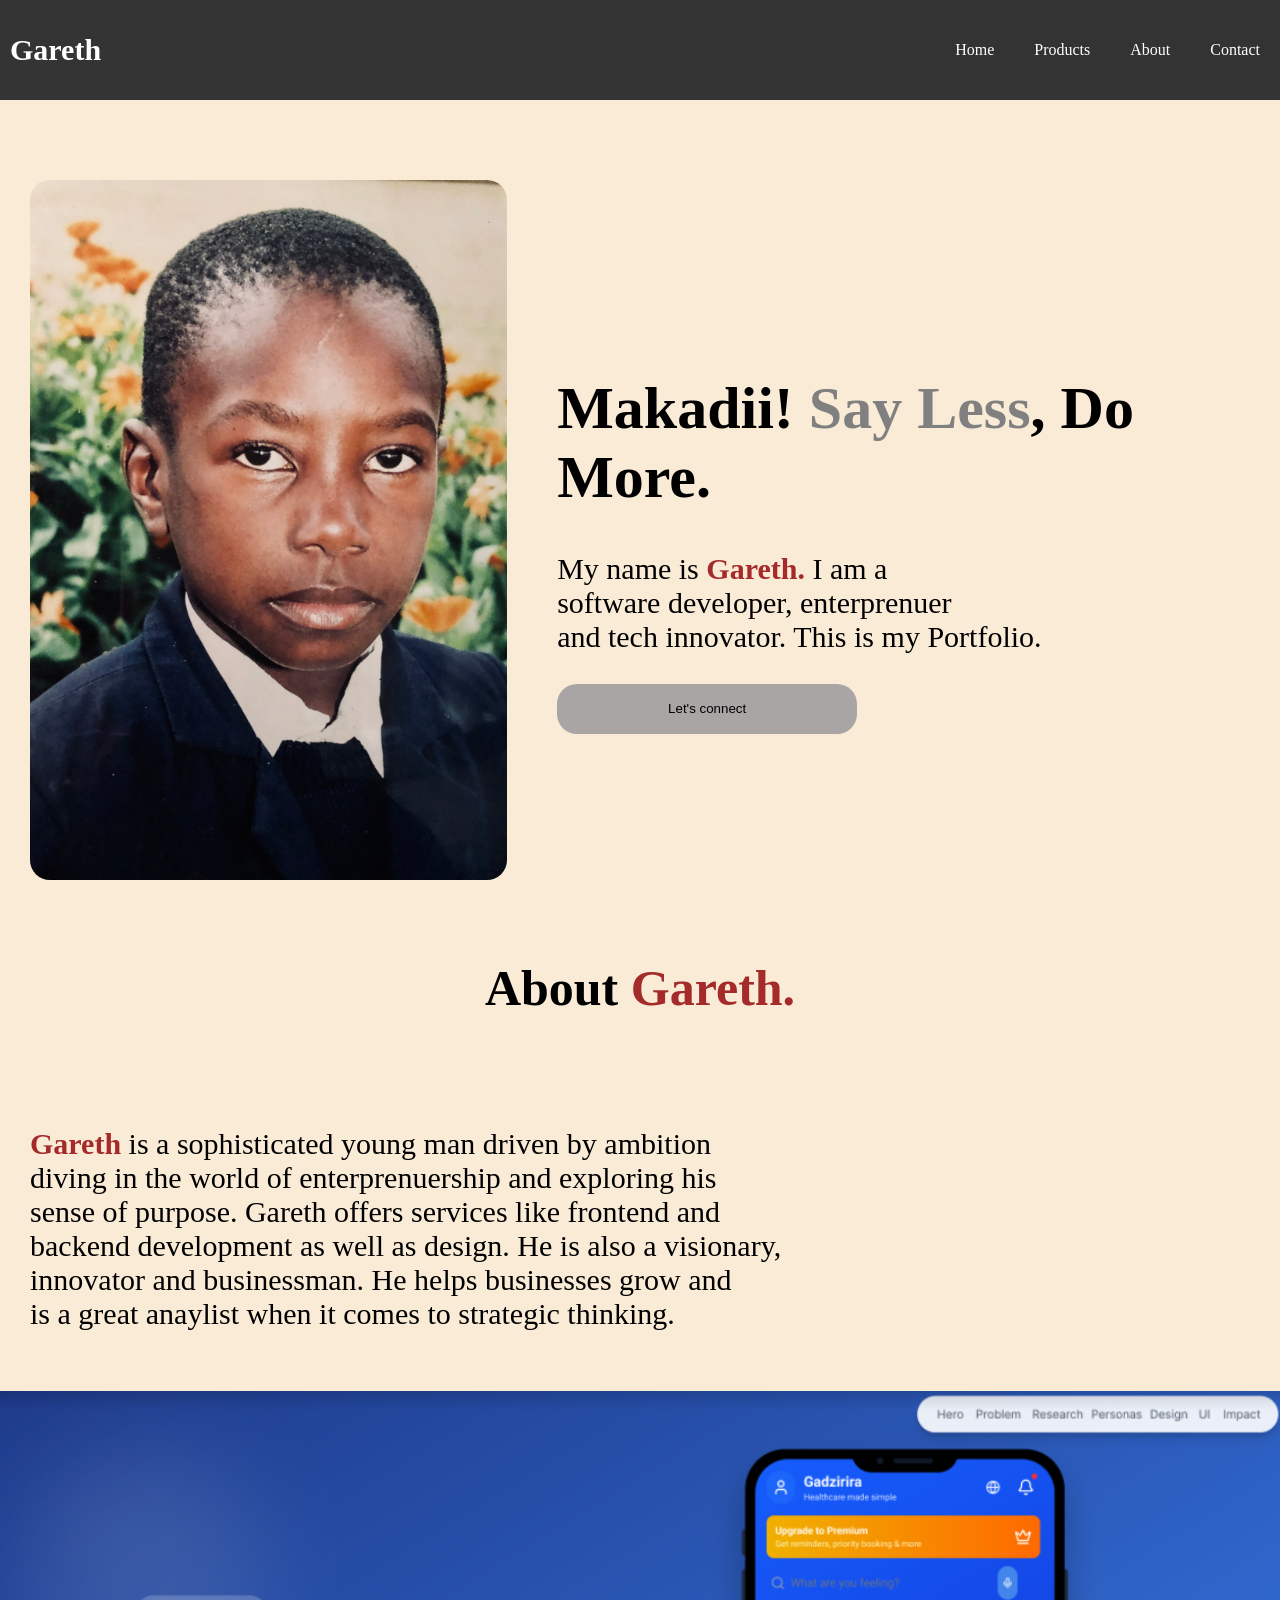
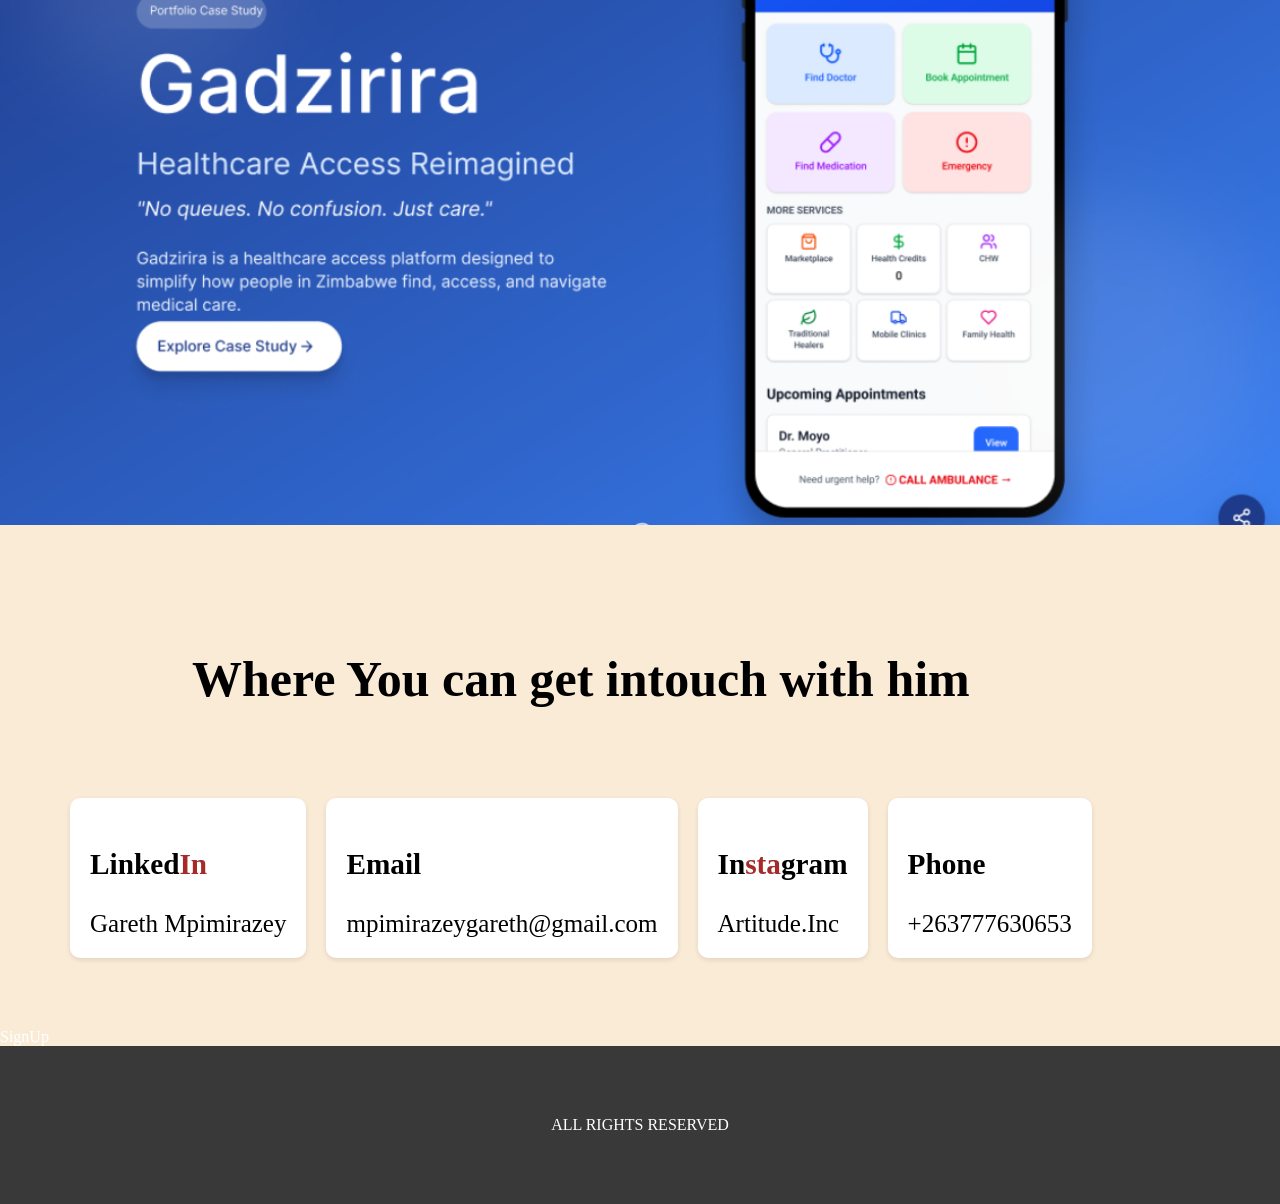
==== index.html @ 54720e0a "first commit" ====
<!DOCTYPE html>
<html lang="en">
<head>
    <meta charset="UTF-8">
    <meta name="viewport" content="width=device-width, initial-scale=1.0">
    <title>Gareth's Portfolio</title>

    <link rel="stylesheet" href="style.css">
</head>
<body>
    <div class="nav">
        <label class="hero">Gareth</label>
        <ul>
            <li><a href="home.html">Home</a></li>
            <li><a href="products.html">Products</a></li>
            <li><a href="about.html">About</a></li>
            <li><a href="contact.html">Contact</a></li>
            
        </ul>
    </div >
    <div class="body">
        <div class="pic"><img src="image0.jpeg" alt="" width="auto" height="700px" ></div>
        <div>
            <h1>Makadii! <span class="red">Say Less</span>, <span class="green">Do More</span>.</h1>
            <p> 
              My name is <span> <strong>Gareth.</strong></span> I am a <br>
              software developer, enterprenuer <br>
              and tech innovator. This is my Portfolio. <br>
            </p>
            <button class="green">Let's connect</button>
        </div>
    </div>
    <div >
        <h2>About <span> <strong>Gareth.</strong></span></h2>
        <div class="just">
        <p>
                <span> <strong>Gareth</strong></span> is a sophisticated young man driven by ambition <br>
                diving in the world of enterprenuership and exploring his <br>
                sense of purpose. Gareth offers services like frontend and <br>
                backend development as well as design. He is also a visionary, <br>
                innovator and businessman. He helps businesses grow and <br>
                is a great anaylist when it comes to strategic thinking. <br> 
        </p>
        </div>
        <div>
            <img src="port2.png" alt="" width="100%">
        </div>
    </div>

        <section>
            <article>
                <h2>Where You can get intouch with him</h2>
                 <div class="connect">
                    <div class="card"><h3>Linked<span><strong>In</strong></span></h3> Gareth Mpimirazey</div>
                    <div class="card"><h3>Email</h3> mpimirazeygareth@gmail.com </div>  
                    <div class="card"><h3>In<span><strong>sta</strong></span>gram </h3> Artitude.Inc </div>
                    <div class="card"><h3>Phone </h3> +263777630653 </div>
                 </div>
            </article>  
        </section>

        <div class="form">
            <form >
                SignUp
            </form>
        </div>

    <div>
        <footer>
            ALL RIGHTS RESERVED
        </footer>
    </div>

</body>
</html>
---- style.css ----
/*Base style for mobile devices*/

body{
    top: 0;
    margin: 0;
    background-color: antiquewhite;
    color: brown;
}

/*For devices with a minimum width of 768px */
@media screen  and (min-width: 768px ){
    body{
    background-color: antiquewhite;
    color: white;
}
}

*{
    box-sizing: border-box;
}

span{
    color: brown;
}


.hero{
    color: #fff;
    margin: 10px;
    font-weight: bold;
    font-size: 30px;
}

ul {
  list-style-type: none;
  margin: 0;
  padding: 0;
  background-color: #333333;
  display: flex;
}

ul li a {
  display: block;
  color: white;
  padding: 14px 16px;
  text-decoration: none;
}

ul li a:hover {
  background-color: antiquewhite;
  color: brown;
}

/* For viewport width 600px or less, make the menu links stack on top of each other */
@media screen and (max-width: 600px) {
  ul {flex-direction: column;}
}

.nav{
    width: 100%;
    height: 100px;
    background-color: rgb(53, 52, 52);
    border-bottom-left-radius: 0px;
    border-bottom-right-radius: 0px;
}

.red{
    color: gray;
}

.green{
    color: black;
}

.nav{
    display: flex;
    justify-content: space-between;
    align-items: center;
    
}

.nav ul li{
    display: inline;
    margin: 0 10px;
}

.nav ul li a{
    color: #ffffff;
    text-decoration: none;
    padding: 5px 10px;
}

.body{
    display: flex;
    justify-content: space-evenly;
    align-items: center;
    margin-top: 50px;
    font-size: 30px;
    color: black;
    
}


.pic{
    width: auto;
    height: auto;
    margin-right: 20px;
    padding: 30px;
}

.pic img{
    border-radius: 20px;
}

button{
    padding: 10px 20px;
    background-color: #aaa5a5;
    color: #fff;
    border: none;
    cursor: pointer;
    border-radius: 20px;
    width: 300px;
    height: 50px;
}

h2{
    font-size: 50px;
    color: black;
    text-align: center;

}

.just{
    display: flex;
    flex-direction: row;
    margin-top: 50px;
    font-size: 30px;
    color: black;
    padding: 30px;
    background-color: antiquewhite;
}

section{
    display: flex;
    flex-direction: row;
    margin-top: 50px;
    font-size: 22px;
    padding: 30px;
    background-color: antiquewhite;
    color: black;
}

.connect{
    display: flex;
    flex-direction: row;
    margin-top: 50px;
    font-size: 22px;
    padding: 30px;
    background-color: antiquewhite;
    color: black;
}

.card{
    background-color: #fff;
    padding: 20px;
    margin: 10px;
    border-radius: 10px;
    box-shadow: 0 2px 5px rgba(0,0,0,0.1);
    font-size: 25px;
    display: grid;
    justify-content: space-evenly;

}


footer{
    padding: 70px;
    background-color: #3a3939;
    color: #fff;
    text-align: center;
}
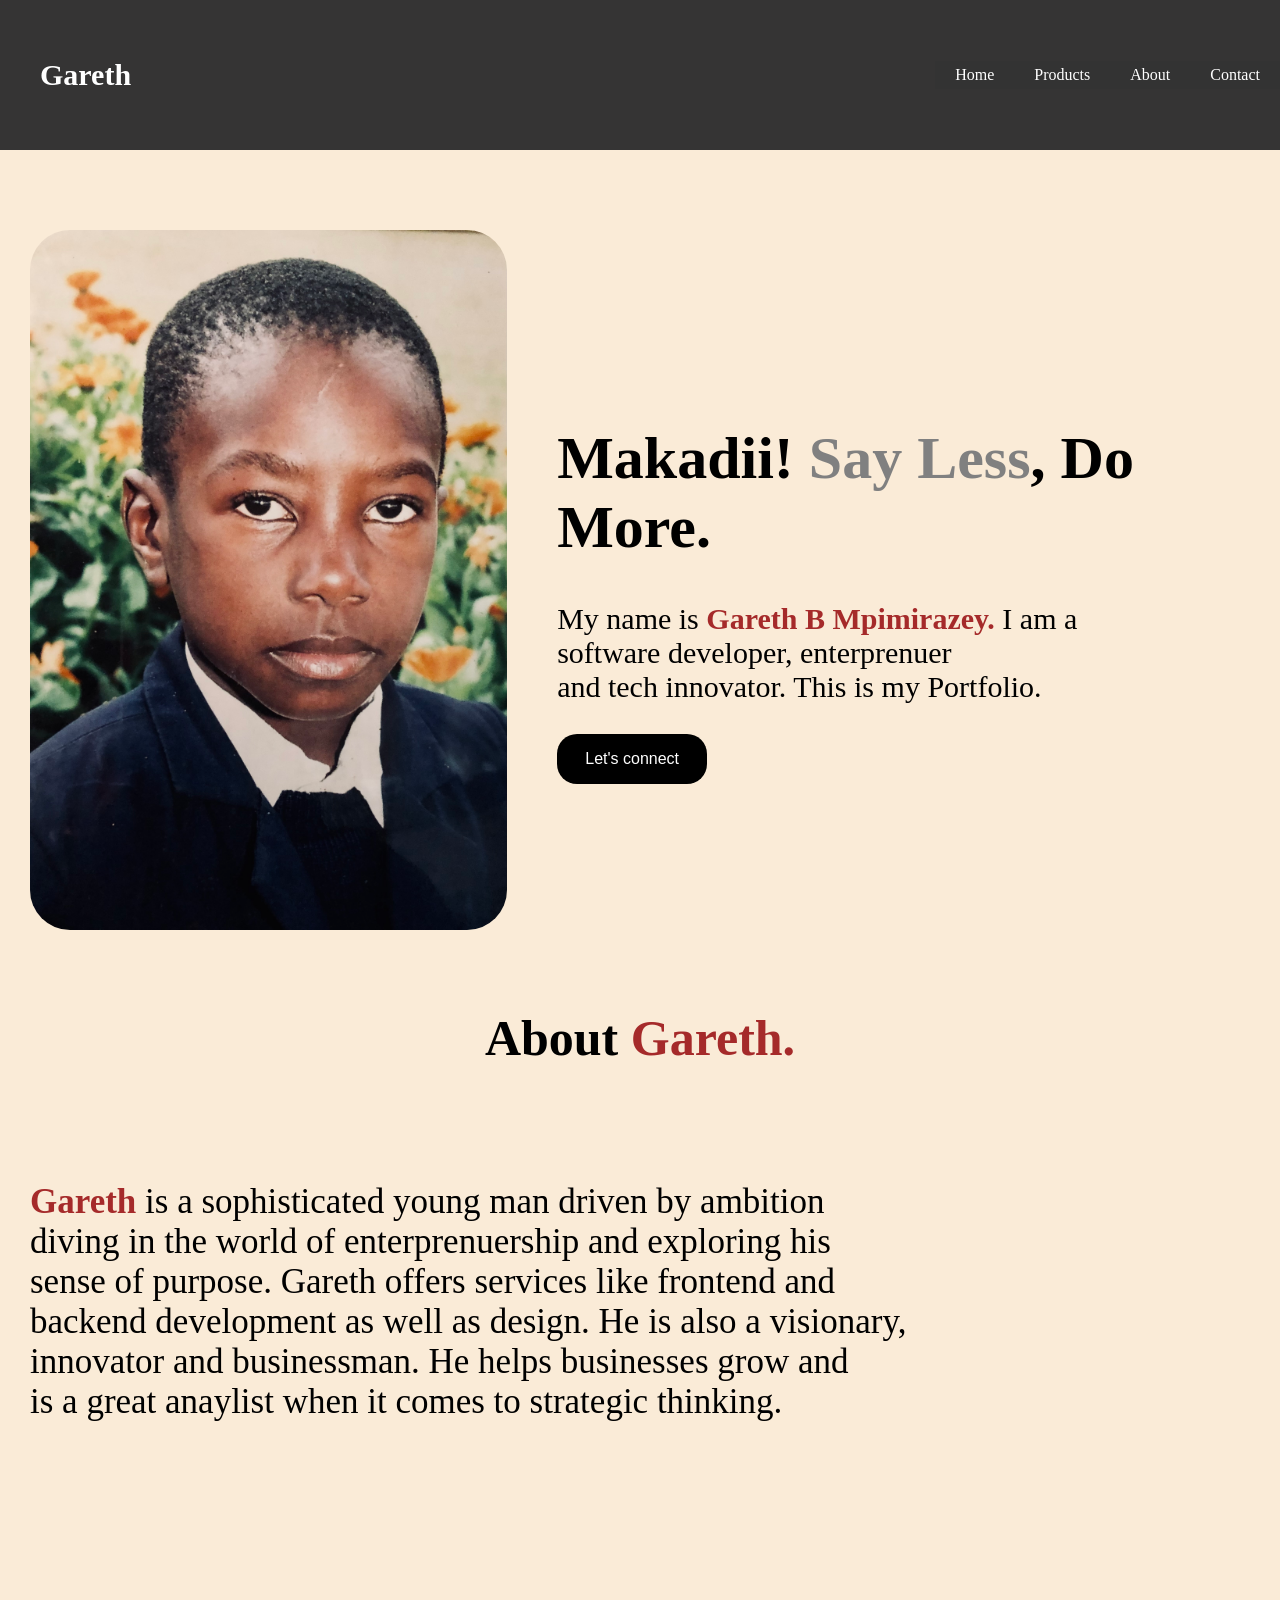
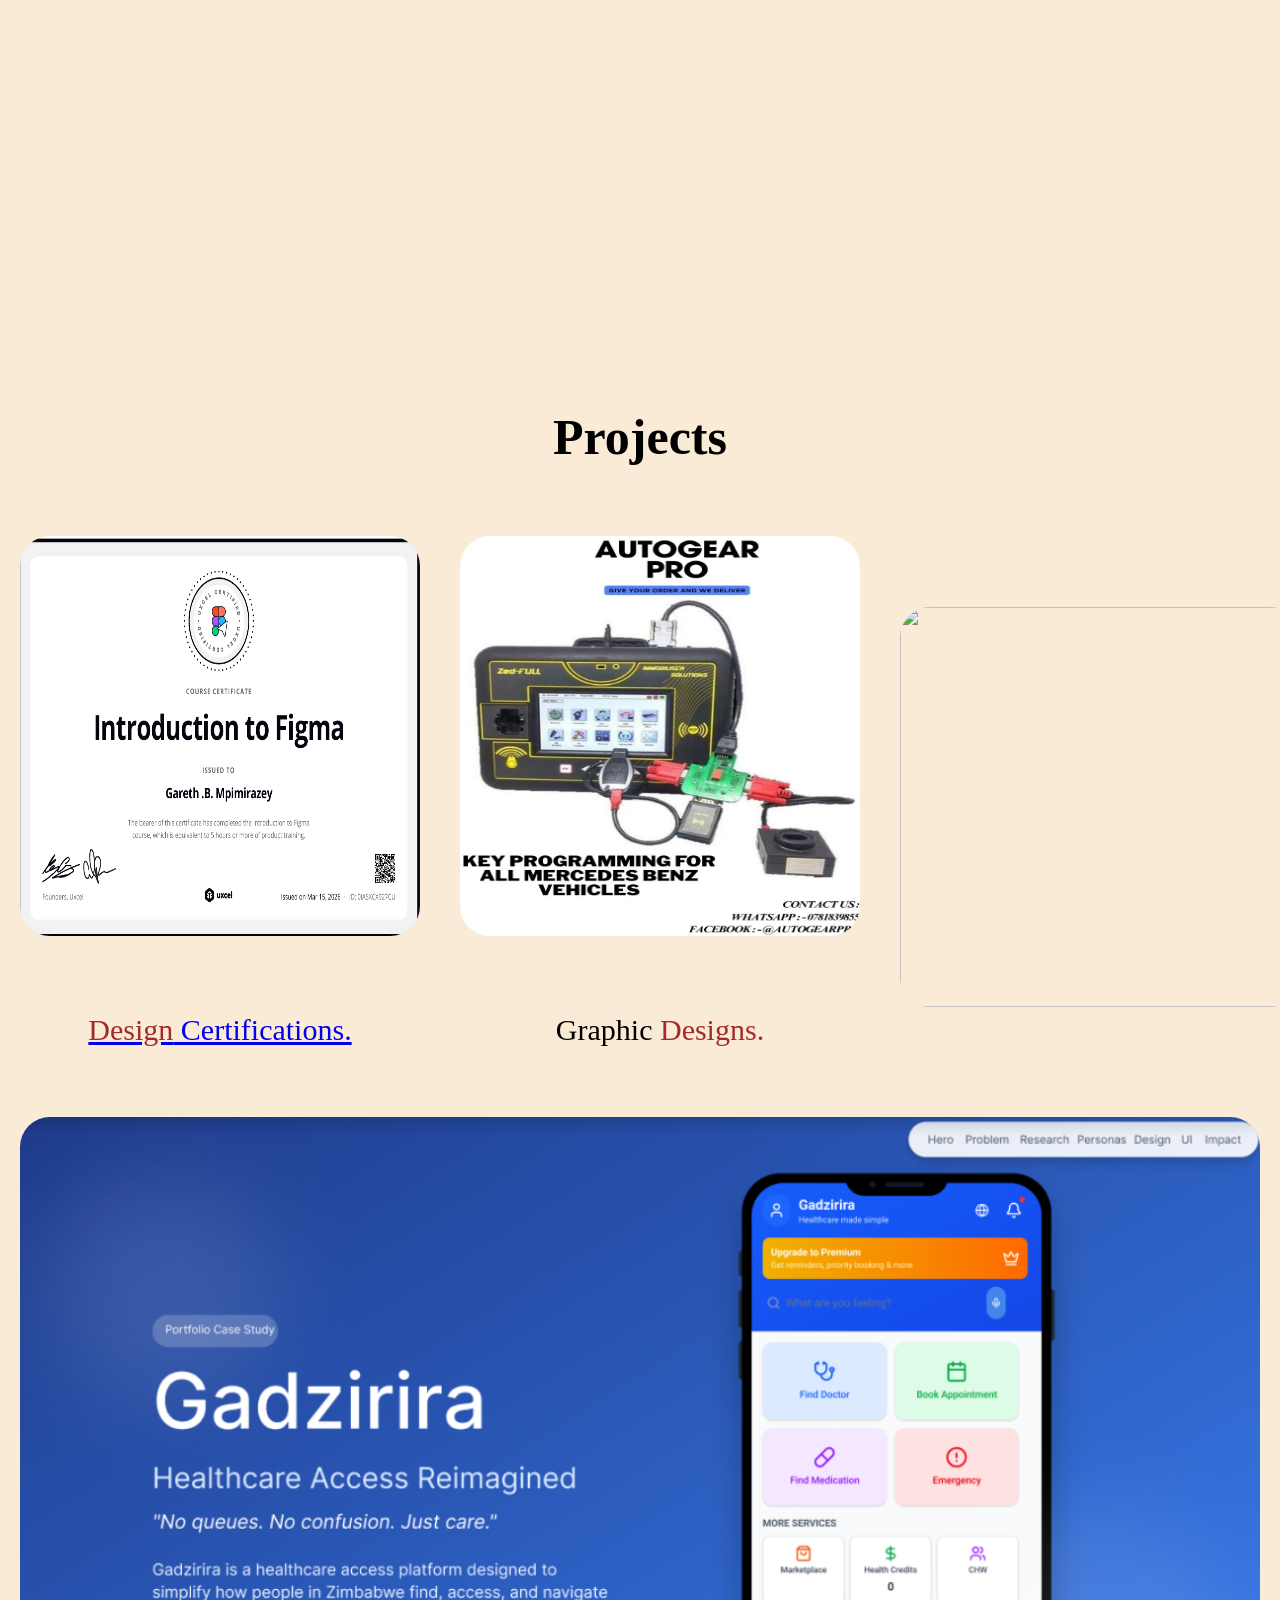
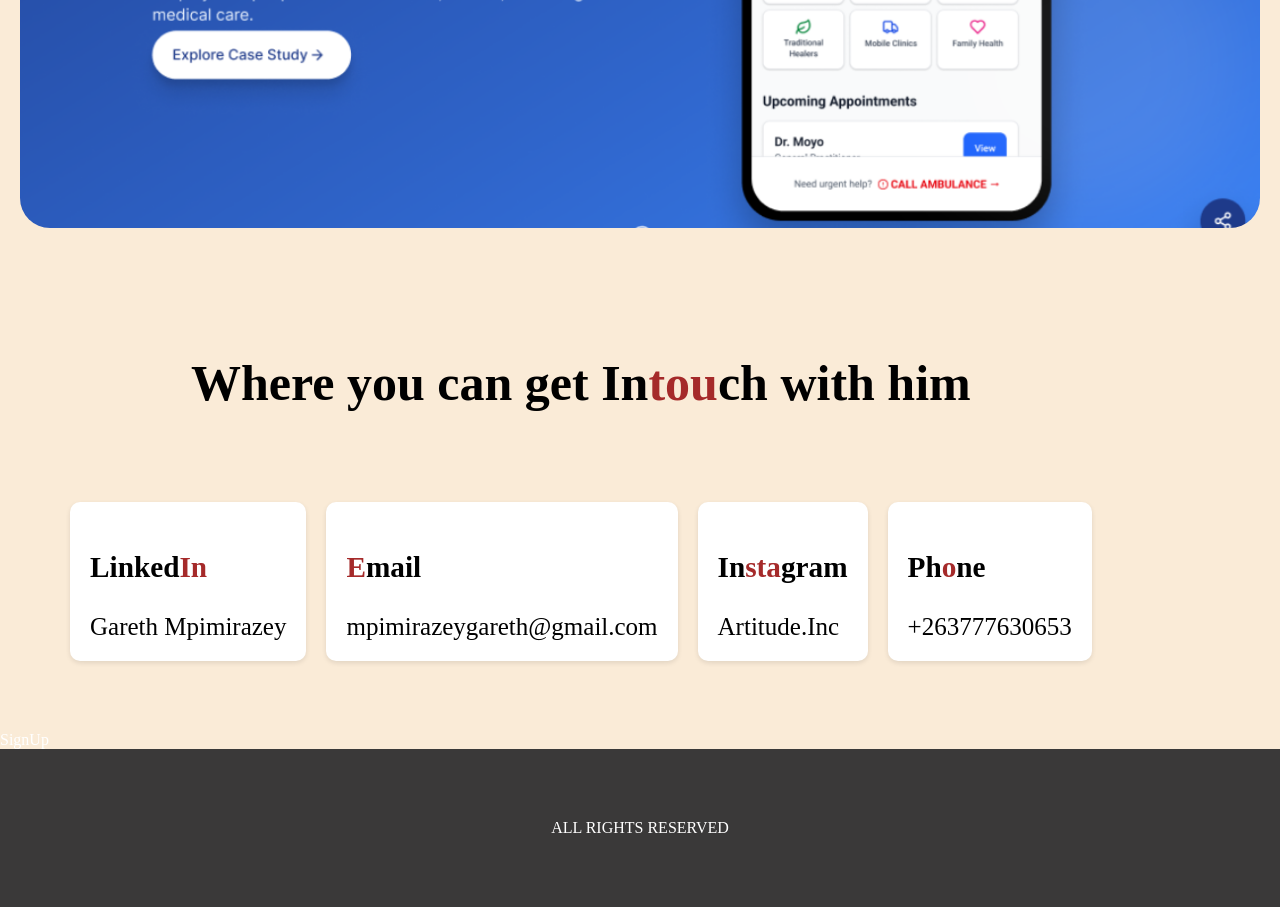
==== commit c14a4a0e: "initial commit" ====
--- a/index.html
+++ b/index.html
@@ -11,7 +11,7 @@
     <div class="nav">
         <label class="hero">Gareth</label>
         <ul>
-            <li><a href="home.html">Home</a></li>
+            <li><a href="index.html">Home</a></li>
             <li><a href="products.html">Products</a></li>
             <li><a href="about.html">About</a></li>
             <li><a href="contact.html">Contact</a></li>
@@ -23,18 +23,18 @@
         <div>
             <h1>Makadii! <span class="red">Say Less</span>, <span class="green">Do More</span>.</h1>
             <p> 
-              My name is <span> <strong>Gareth.</strong></span> I am a <br>
+              My name is <span> <strong>Gareth B Mpimirazey.</strong></span> I am a <br>
               software developer, enterprenuer <br>
               and tech innovator. This is my Portfolio. <br>
             </p>
-            <button class="green">Let's connect</button>
+            <button class="bay"><a href="contact.html">Let's connect</a></button> 
         </div>
     </div>
     <div >
         <h2>About <span> <strong>Gareth.</strong></span></h2>
         <div class="just">
         <p>
-                <span> <strong>Gareth</strong></span> is a sophisticated young man driven by ambition <br>
+                <span><strong>Gareth</strong></span> is a sophisticated young man driven by ambition <br>
                 diving in the world of enterprenuership and exploring his <br>
                 sense of purpose. Gareth offers services like frontend and <br>
                 backend development as well as design. He is also a visionary, <br>
@@ -42,19 +42,58 @@
                 is a great anaylist when it comes to strategic thinking. <br> 
         </p>
         </div>
-        <div>
+           <h2>Projects</h2>
+        <div class="projects">
+            <div class="all">
+                <div>
+                  <img src="port.png" alt="">
+                </div>
+                <div class="pop" >
+                  <p>
+                    <a href="products.html"><span>Design</span> Certifications.</a>
+                  </p>
+               </div>
+            </div>
+
+            <div class="all">
+                <div>
+                   <img src="port3.jpg" alt="">
+                </div>
+               <div class="pop">
+                 <p>
+                    Graphic <span>Designs.</span>
+                 </p>
+                </div>
+            </div>
+
+            
+            <div>
+                <img src="" alt="">
+            </div>
+            <div>
+                <p></p>
+            </div>
+            <div>
+                <img src="" alt="">
+            </div>
+            <div>
+                <p></p>
+            </div>
+
+        </div>
+        <div class="design">
             <img src="port2.png" alt="" width="100%">
         </div>
     </div>
 
         <section>
             <article>
-                <h2>Where You can get intouch with him</h2>
+                <h2>Where you can get In<span>tou</span>ch with him</h2>
                  <div class="connect">
                     <div class="card"><h3>Linked<span><strong>In</strong></span></h3> Gareth Mpimirazey</div>
-                    <div class="card"><h3>Email</h3> mpimirazeygareth@gmail.com </div>  
+                    <div class="card"><h3><span>E</span>mail </h3> mpimirazeygareth@gmail.com </div>  
                     <div class="card"><h3>In<span><strong>sta</strong></span>gram </h3> Artitude.Inc </div>
-                    <div class="card"><h3>Phone </h3> +263777630653 </div>
+                    <div class="card"><h3>Ph<span>o</span>ne  </h3> +263777630653 </div>
                  </div>
             </article>  
         </section>
--- a/style.css
+++ b/style.css
@@ -3,7 +3,7 @@
 body{
     top: 0;
     margin: 0;
-    background-color: antiquewhite;
+    background-color: grey;
     color: brown;
 }
 
@@ -29,6 +29,7 @@
     margin: 10px;
     font-weight: bold;
     font-size: 30px;
+    padding: 30px;
 }
 
 ul {
@@ -47,8 +48,9 @@
 }
 
 ul li a:hover {
-  background-color: antiquewhite;
+  background-color: rgb(90, 89, 88);
   color: brown;
+  border-radius: 70px;
 }
 
 /* For viewport width 600px or less, make the menu links stack on top of each other */
@@ -58,14 +60,15 @@
 
 .nav{
     width: 100%;
-    height: 100px;
+    height: 150px;
     background-color: rgb(53, 52, 52);
     border-bottom-left-radius: 0px;
     border-bottom-right-radius: 0px;
+    border: brown;
 }
 
 .red{
-    color: gray;
+    color: grey;
 }
 
 .green{
@@ -100,6 +103,9 @@
     
 }
 
+.pic img{
+    border-radius: 40px;
+}
 
 .pic{
     width: auto;
@@ -108,20 +114,20 @@
     padding: 30px;
 }
 
-.pic img{
-    border-radius: 20px;
-}
+
 
 button{
     padding: 10px 20px;
-    background-color: #aaa5a5;
+    background-color: #000000;
     color: #fff;
     border: none;
     cursor: pointer;
     border-radius: 20px;
-    width: 300px;
+    width: 150px;
     height: 50px;
 }
+
+
 
 h2{
     font-size: 50px;
@@ -134,10 +140,54 @@
     display: flex;
     flex-direction: row;
     margin-top: 50px;
-    font-size: 30px;
-    color: black;
-    padding: 30px;
-    background-color: antiquewhite;
+    font-size: 35px;
+    color: black;
+    padding: 30px;
+    background-color: antiquewhite;
+    height: 850px;
+    text-align: left;
+}
+
+.projects{
+    display: grid;
+    display: flex;
+    justify-content: space-evenly;
+    align-items: center;
+    margin-top: 50px;
+    font-size: 30px;
+    color: black;
+
+}
+
+.all{
+    text-align: center;
+}
+
+.pop{
+    text-decoration: none;
+    list-style: none;
+}
+
+.projects img{
+    border-radius: 30px;
+    margin: 20px;
+    width: 400px;
+    height: 400px;
+    justify-content: space-evenly;
+}
+
+.projects p{
+    font-size: 30px;
+    color: #000000;
+    padding: 20px;
+}
+
+.design{
+    margin: 20px;
+}
+
+.design img{
+    border-radius: 30px;
 }
 
 section{
@@ -158,6 +208,13 @@
     padding: 30px;
     background-color: antiquewhite;
     color: black;
+    
+}
+
+.bay a{
+    text-decoration: none;
+    font-size: medium;
+    color: #fff;
 }
 
 .card{
@@ -169,7 +226,6 @@
     font-size: 25px;
     display: grid;
     justify-content: space-evenly;
-
 }
 
 
@@ -178,4 +234,12 @@
     background-color: #3a3939;
     color: #fff;
     text-align: center;
-}+}
+
+button:hover {
+  background-color: gray;
+  color: black;
+  border-radius: 70px;
+}
+
+
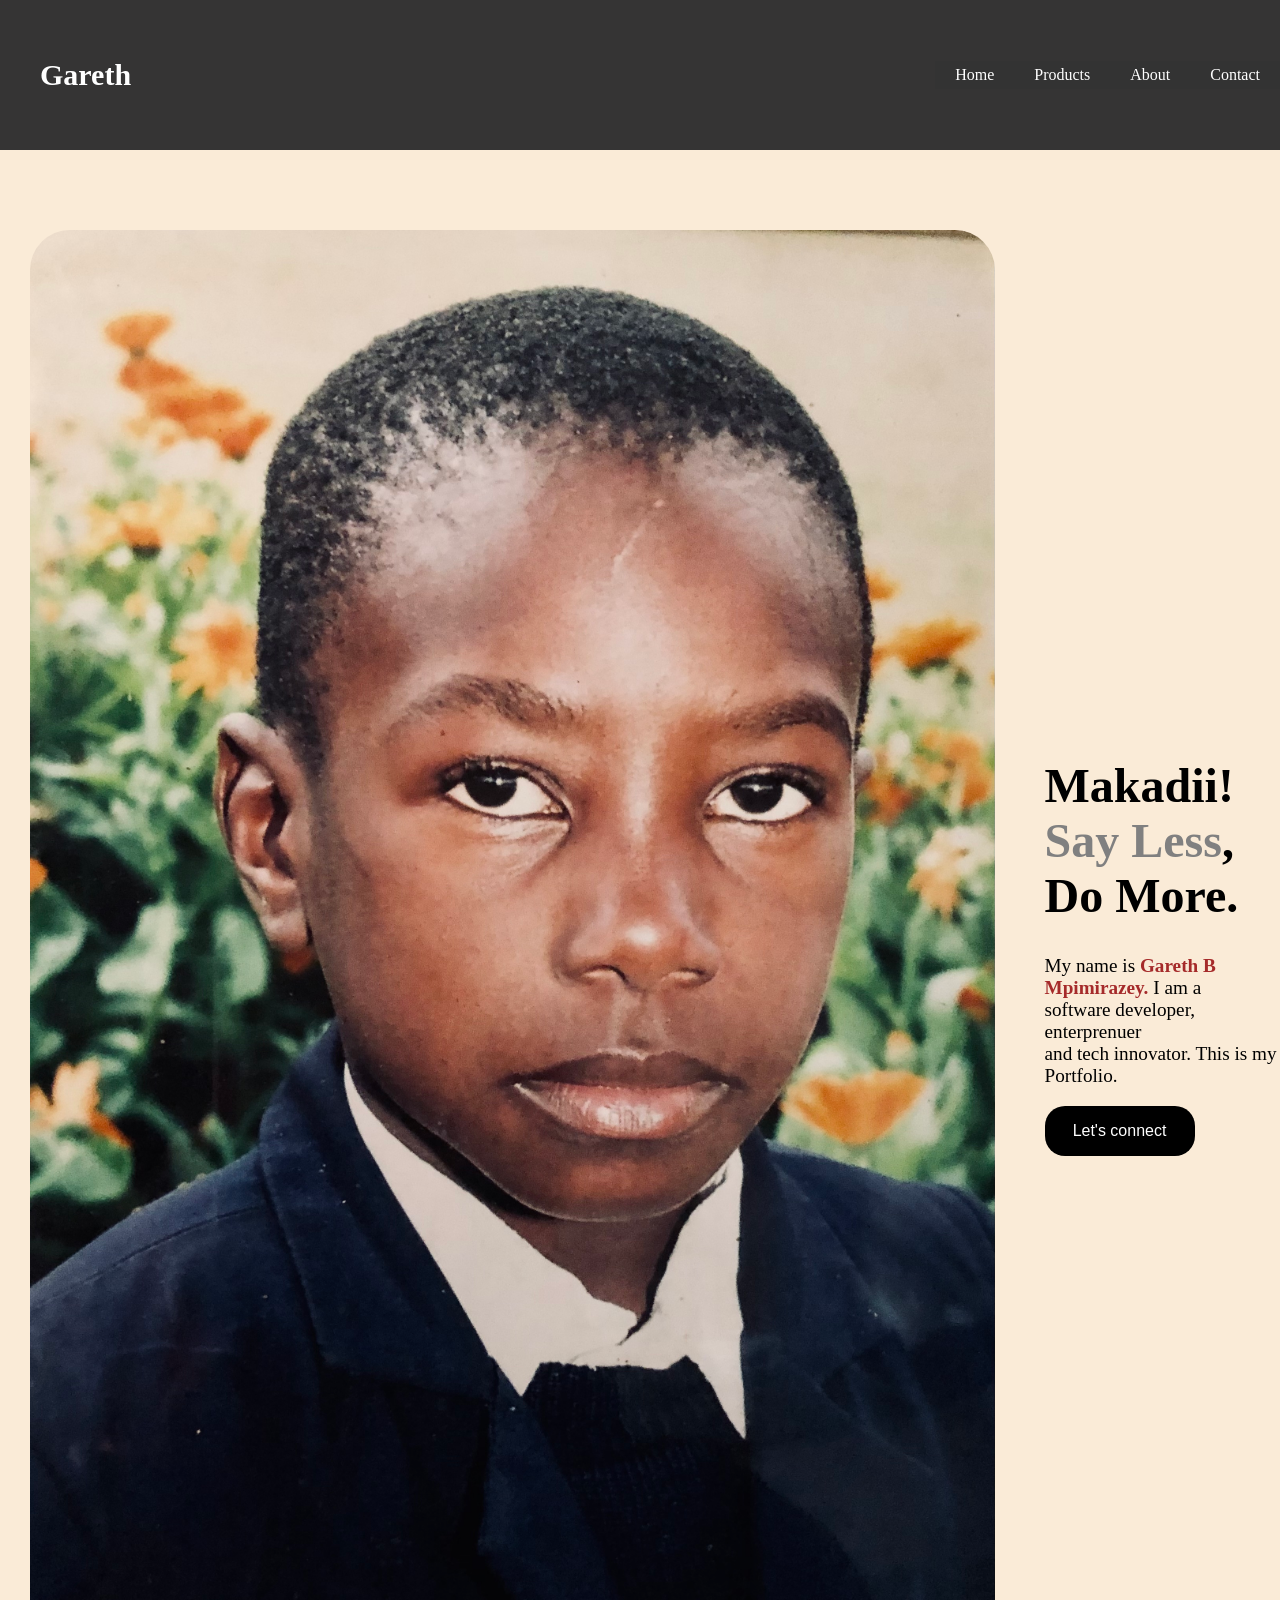
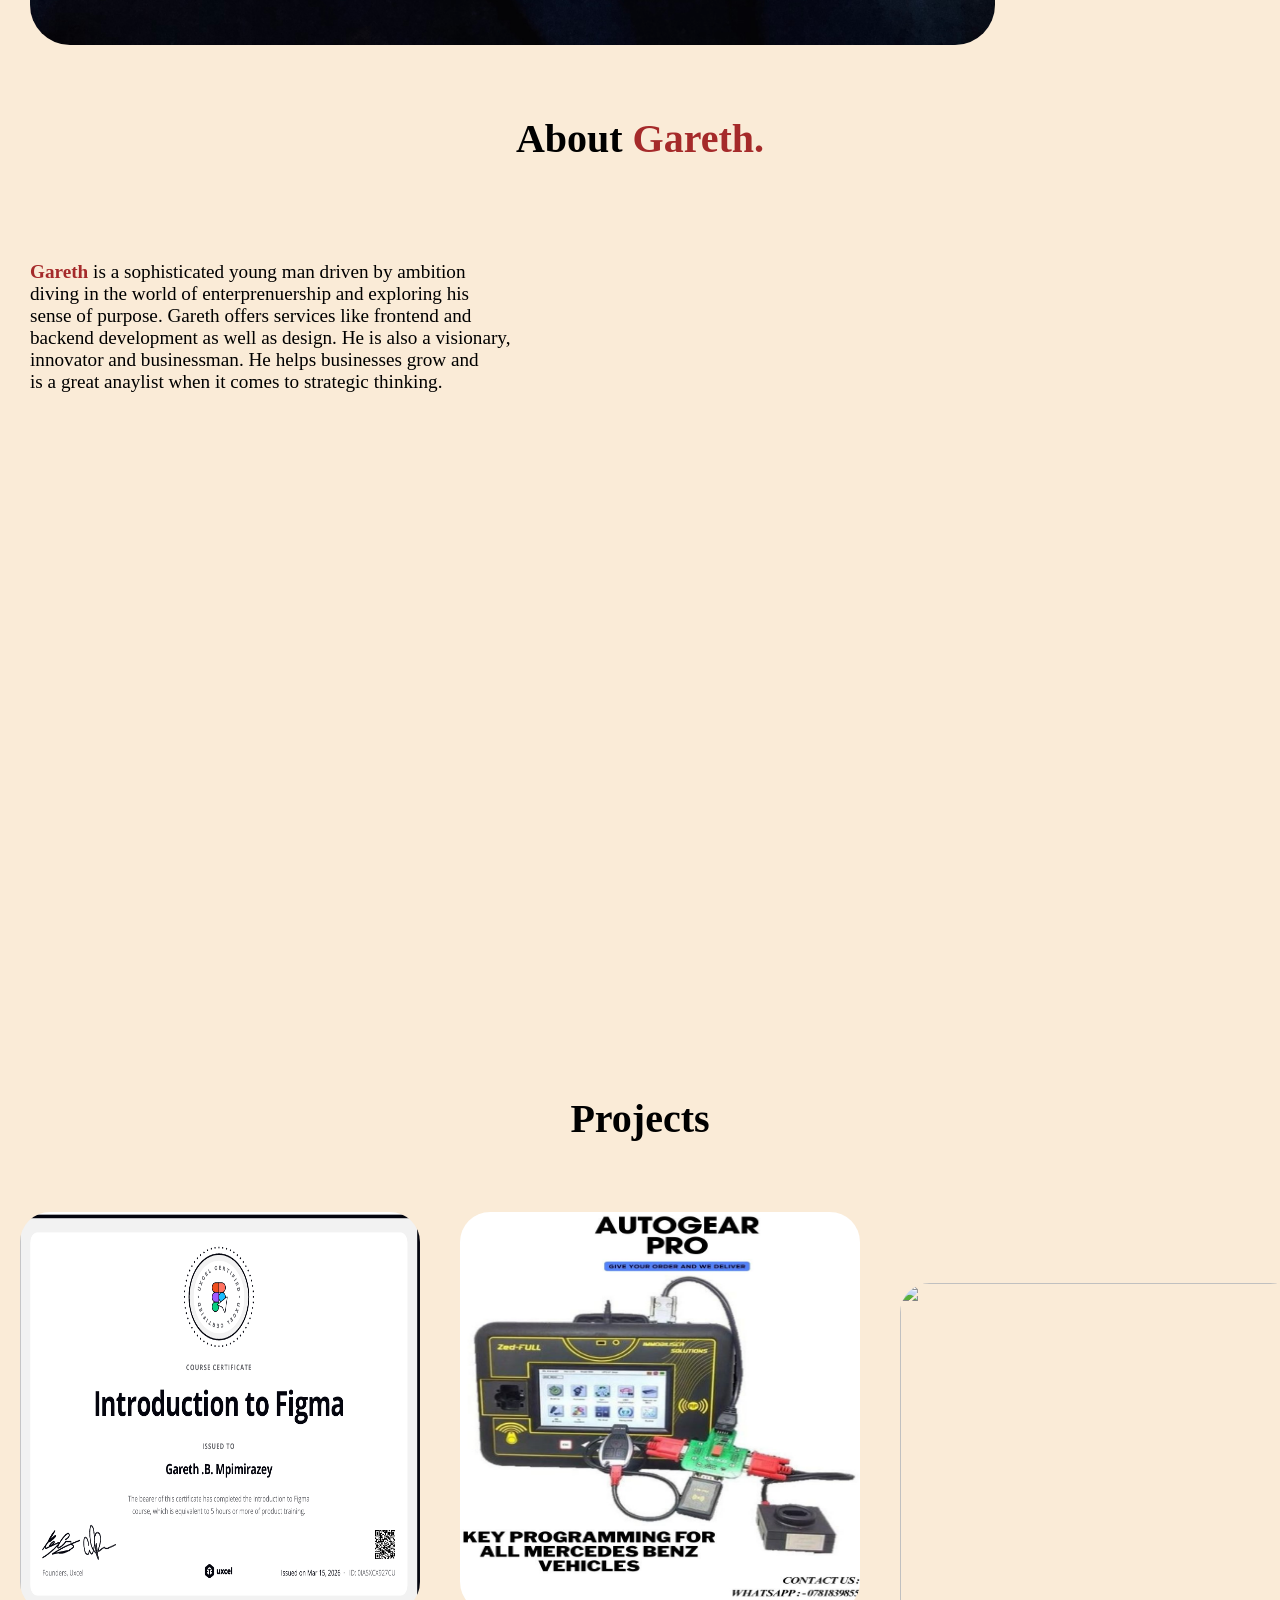
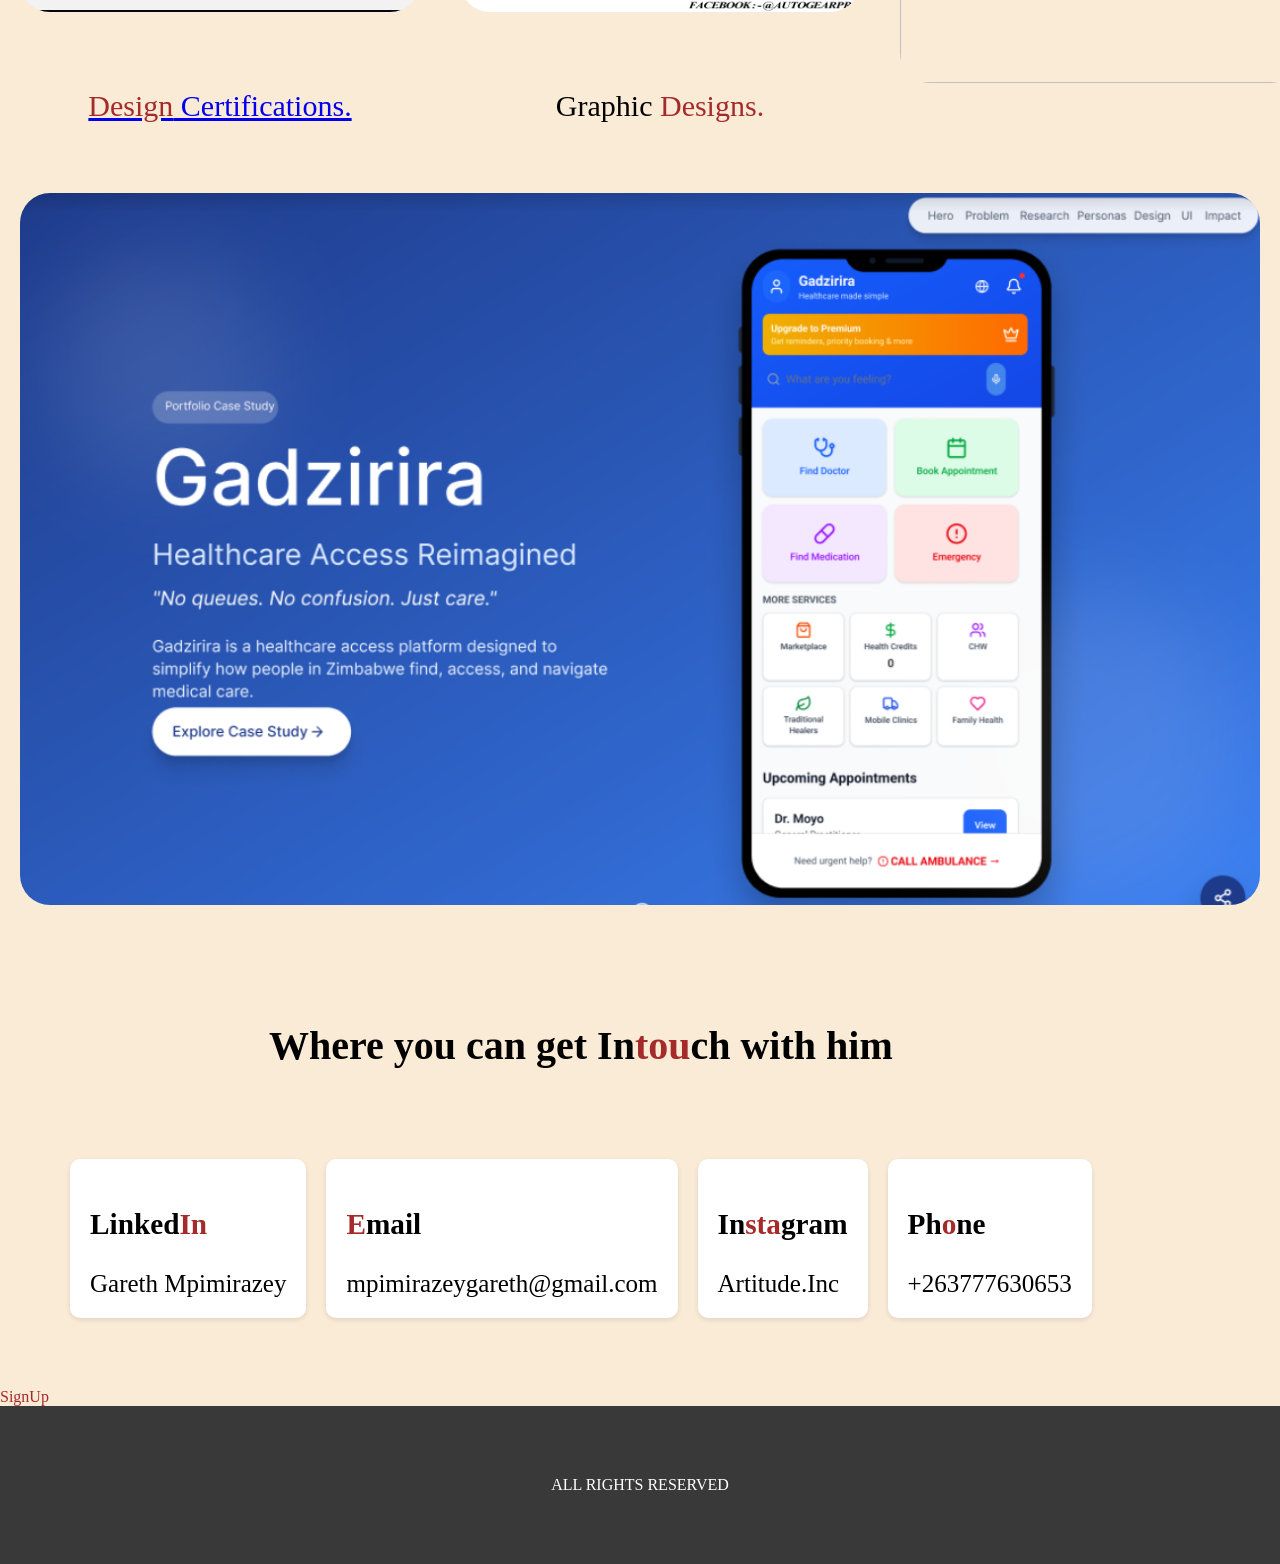
==== commit d7966e09: "intial commit" ====
--- a/index.html
+++ b/index.html
@@ -1,4 +1,4 @@
-<!DOCTYPE html>
+﻿<!DOCTYPE html>
 <html lang="en">
 <head>
     <meta charset="UTF-8">
@@ -6,6 +6,41 @@
     <title>Gareth's Portfolio</title>
 
     <link rel="stylesheet" href="style.css">
+    <style>
+        @media (max-width: 768px) {
+            .nav ul {
+                flex-direction: column;
+                align-items: center;
+            }
+            .nav ul li {
+                margin: 5px 0;
+            }
+            h1 {
+                font-size: 1.8rem;
+            }
+            h2 {
+                font-size: 1.5rem;
+            }
+            p {
+                font-size: 0.9rem;
+            }
+            .bay {
+                font-size: 0.9rem;
+                padding: 8px 16px;
+            }
+        }
+        @media (min-width: 1200px) {
+            h1 {
+                font-size: 3rem;
+            }
+            h2 {
+                font-size: 2.5rem;
+            }
+            p {
+                font-size: 1.2rem;
+            }
+        }
+    </style>
 </head>
 <body>
     <div class="nav">
@@ -19,7 +54,7 @@
         </ul>
     </div >
     <div class="body">
-        <div class="pic"><img src="image0.jpeg" alt="" width="auto" height="700px" ></div>
+        <div class="pic"><img src="image0.jpeg" alt="" width="100%" height="auto" ></div>
         <div>
             <h1>Makadii! <span class="red">Say Less</span>, <span class="green">Do More</span>.</h1>
             <p> 
@@ -46,7 +81,7 @@
         <div class="projects">
             <div class="all">
                 <div>
-                  <img src="port.png" alt="">
+                  <img src="port.png" alt="" width="100%" height="auto">
                 </div>
                 <div class="pop" >
                   <p>
@@ -57,7 +92,7 @@
 
             <div class="all">
                 <div>
-                   <img src="port3.jpg" alt="">
+                   <img src="port3.jpg" alt="" width="100%" height="auto">
                 </div>
                <div class="pop">
                  <p>
@@ -82,7 +117,7 @@
 
         </div>
         <div class="design">
-            <img src="port2.png" alt="" width="100%">
+            <img src="port2.png" alt="" width="100%" height="auto">
         </div>
     </div>
 
--- a/style.css
+++ b/style.css
@@ -1,14 +1,22 @@
-/*Base style for mobile devices*/
+﻿/*Base style for mobile devices*/
 
 body{
     top: 0;
     margin: 0;
-    background-color: grey;
+    background-color: antiquewhite;
     color: brown;
 }
 
 /*For devices with a minimum width of 768px */
-@media screen  and (min-width: 768px ){
+@media screen  and (min-width: 100% ){
+    body{
+    background-color: antiquewhite;
+    color: white;
+    
+}
+}
+
+@media screen  and (max-width: 100% ){
     body{
     background-color: antiquewhite;
     color: white;
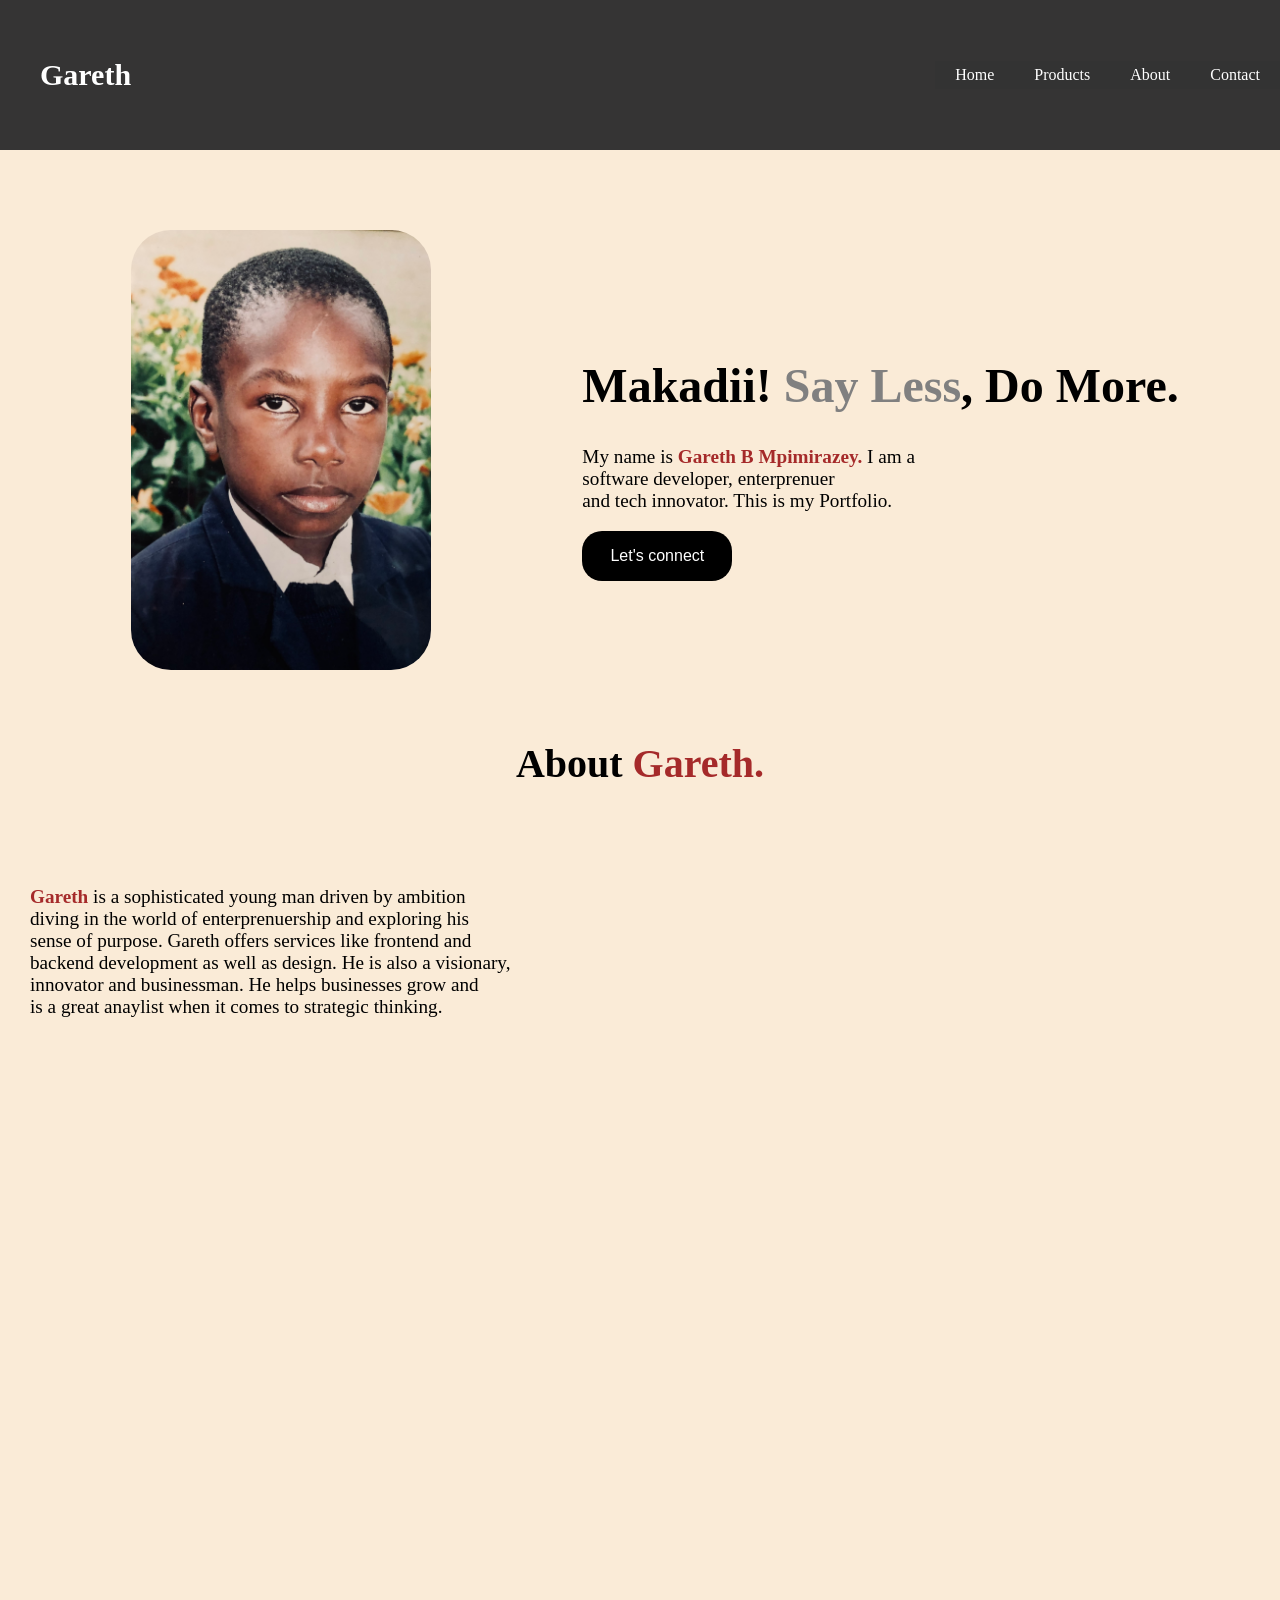
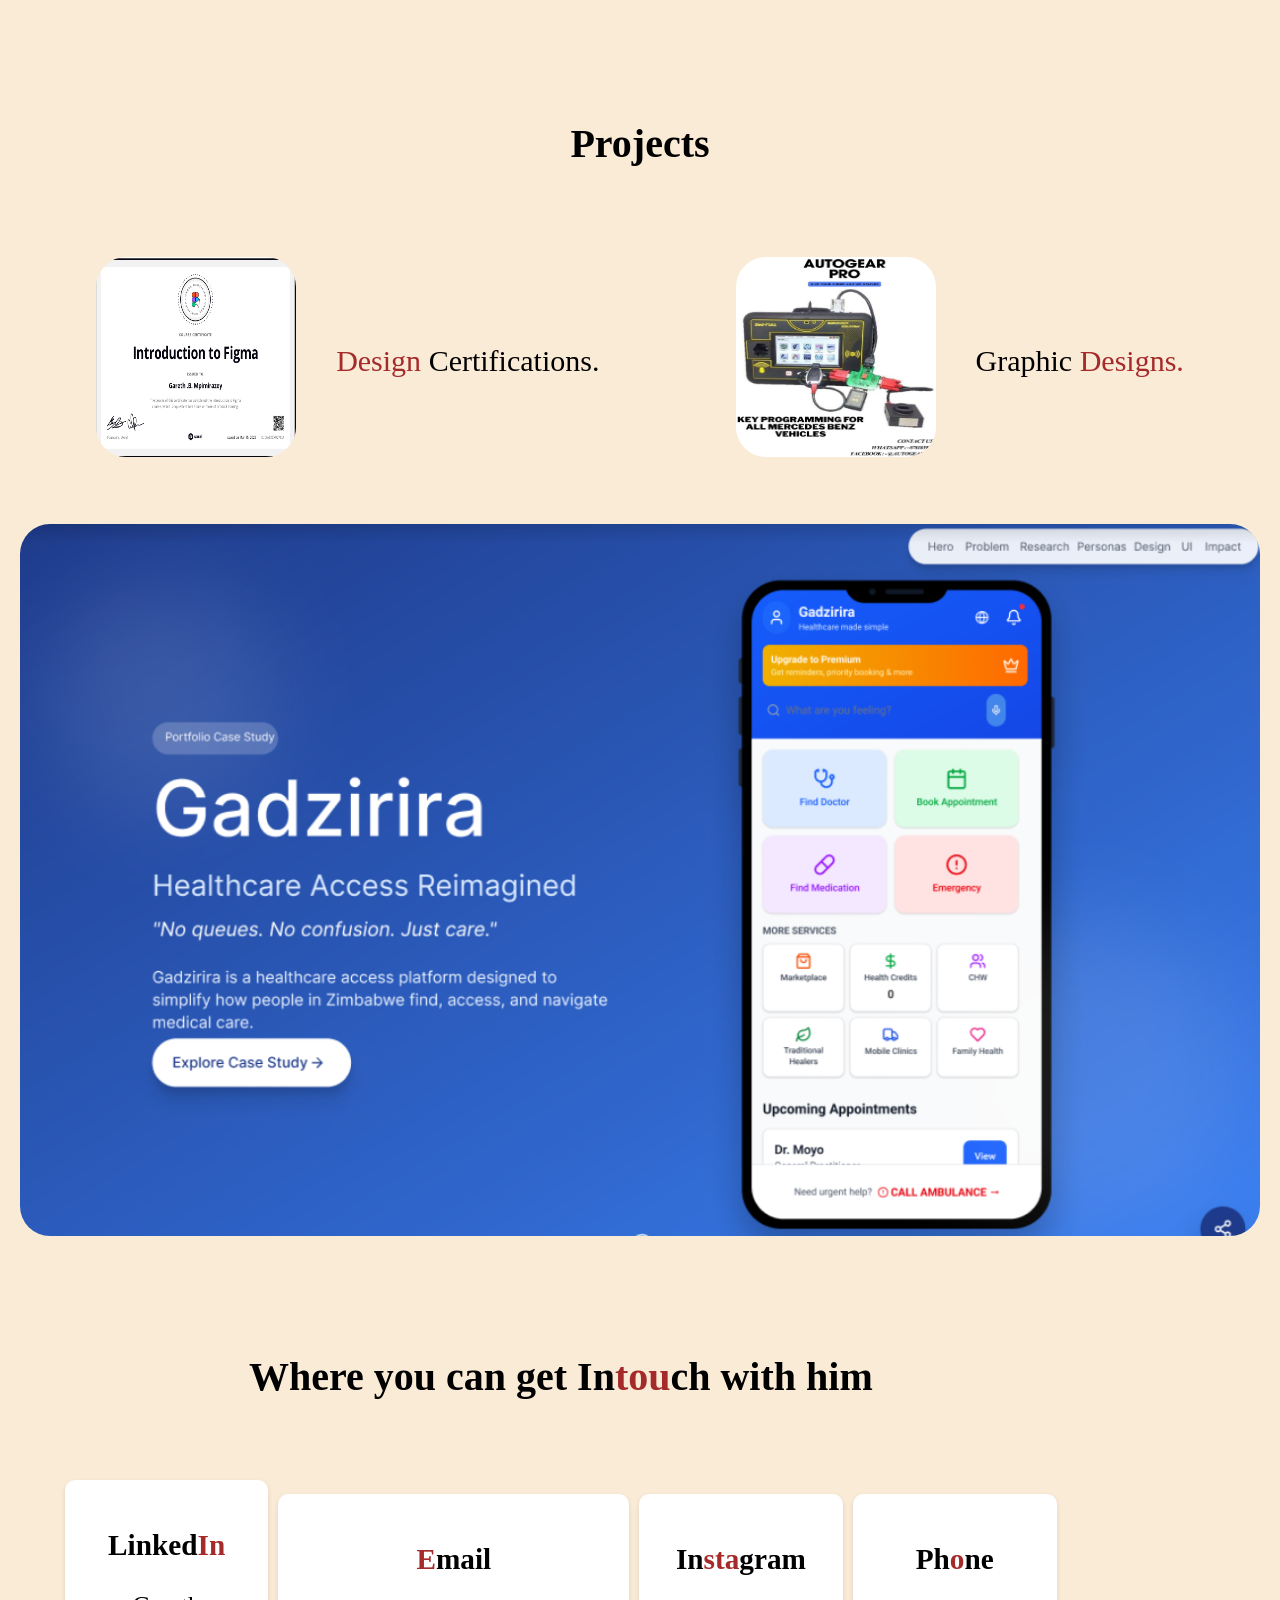
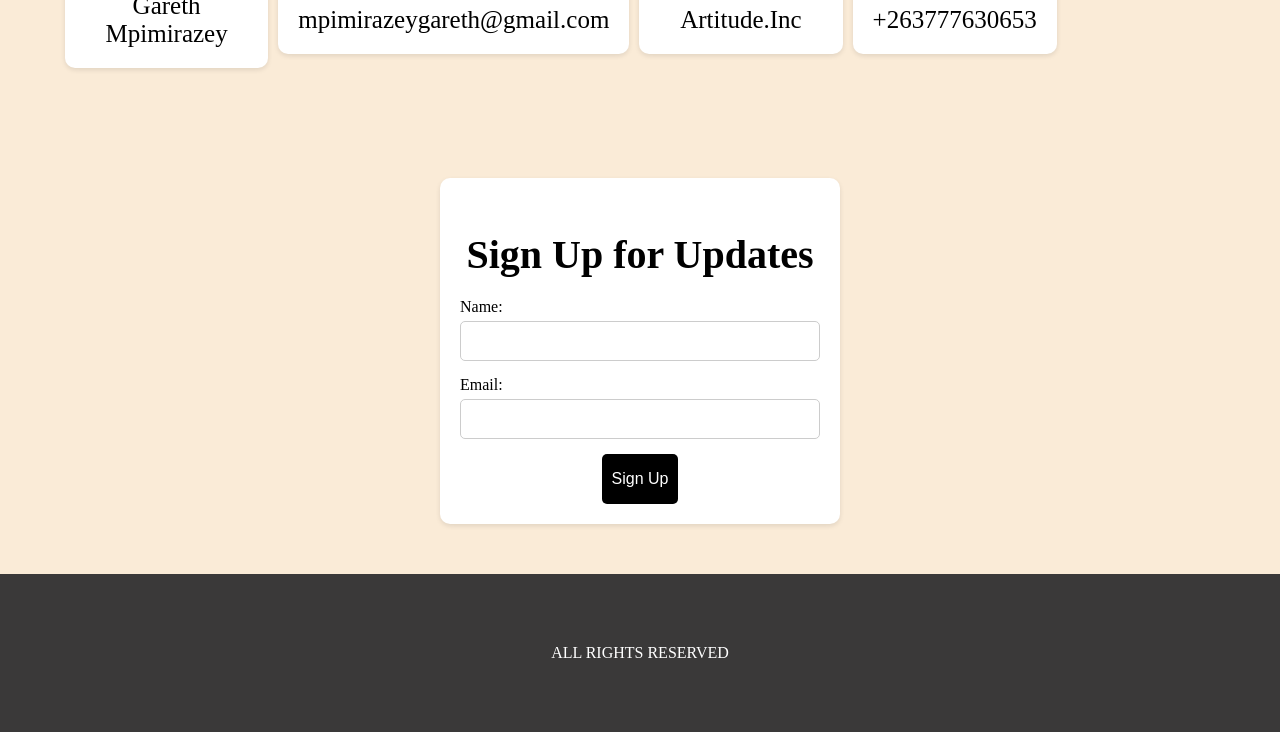
==== commit 04c6df27: "initial commit" ====
--- a/index.html
+++ b/index.html
@@ -54,7 +54,7 @@
         </ul>
     </div >
     <div class="body">
-        <div class="pic"><img src="image0.jpeg" alt="" width="100%" height="auto" ></div>
+        <div class="pic"><img src="image0.jpeg" alt="" ></div>
         <div>
             <h1>Makadii! <span class="red">Say Less</span>, <span class="green">Do More</span>.</h1>
             <p> 
@@ -81,38 +81,24 @@
         <div class="projects">
             <div class="all">
                 <div>
-                  <img src="port.png" alt="" width="100%" height="auto">
+                  <img src="port.png" alt="" >
                 </div>
                 <div class="pop" >
                   <p>
-                    <a href="products.html"><span>Design</span> Certifications.</a>
+                    <span>Design</span> Certifications.
                   </p>
                </div>
             </div>
 
             <div class="all">
                 <div>
-                   <img src="port3.jpg" alt="" width="100%" height="auto">
+                   <img src="port3.jpg" alt="" >
                 </div>
                <div class="pop">
                  <p>
                     Graphic <span>Designs.</span>
                  </p>
                 </div>
-            </div>
-
-            
-            <div>
-                <img src="" alt="">
-            </div>
-            <div>
-                <p></p>
-            </div>
-            <div>
-                <img src="" alt="">
-            </div>
-            <div>
-                <p></p>
             </div>
 
         </div>
@@ -134,8 +120,15 @@
         </section>
 
         <div class="form">
-            <form >
-                SignUp
+            <h2>Sign Up for Updates</h2>
+            <form action="#" method="post">
+                <label for="name">Name:</label>
+                <input type="text" id="name" name="name" required>
+
+                <label for="email">Email:</label>
+                <input type="email" id="email" name="email" required>
+
+                <button type="submit">Sign Up</button>
             </form>
         </div>
 
--- a/style.css
+++ b/style.css
@@ -113,6 +113,8 @@
 
 .pic img{
     border-radius: 40px;
+    width: 300px;
+    height: auto;
 }
 
 .pic{
@@ -169,6 +171,9 @@
 
 .all{
     text-align: center;
+    display: flex;
+    align-items: center;
+    margin: 20px;
 }
 
 .pop{
@@ -179,8 +184,8 @@
 .projects img{
     border-radius: 30px;
     margin: 20px;
-    width: 400px;
-    height: 400px;
+    width: 200px;
+    height: 200px;
     justify-content: space-evenly;
 }
 
@@ -206,17 +211,19 @@
     padding: 30px;
     background-color: antiquewhite;
     color: black;
+    width: 100%;
 }
 
 .connect{
     display: flex;
-    flex-direction: row;
+    justify-content: space-between;
+    align-items: center;
     margin-top: 50px;
     font-size: 22px;
     padding: 30px;
     background-color: antiquewhite;
     color: black;
-    
+    width: 100%;
 }
 
 .bay a{
@@ -228,12 +235,12 @@
 .card{
     background-color: #fff;
     padding: 20px;
-    margin: 10px;
+    margin: 0 5px;
     border-radius: 10px;
     box-shadow: 0 2px 5px rgba(0,0,0,0.1);
     font-size: 25px;
-    display: grid;
-    justify-content: space-evenly;
+    flex: 1;
+    text-align: center;
 }
 
 
@@ -250,4 +257,54 @@
   border-radius: 70px;
 }
 
-
+.form {
+    max-width: 400px;
+    margin: 50px auto;
+    padding: 20px;
+    background-color: #fff;
+    border-radius: 10px;
+    box-shadow: 0 2px 5px rgba(0,0,0,0.1);
+    text-align: center;
+}
+
+.form h2 {
+    color: black;
+    margin-bottom: 20px;
+}
+
+.form form {
+    display: flex;
+    flex-direction: column;
+}
+
+.form label {
+    margin-bottom: 5px;
+    color: black;
+    text-align: left;
+}
+
+.form input {
+    padding: 10px;
+    margin-bottom: 15px;
+    border: 1px solid #ccc;
+    border-radius: 5px;
+    font-size: 16px;
+}
+
+.form button {
+    padding: 10px;
+    background-color: #000;
+    color: #fff;
+    border: none;
+    border-radius: 5px;
+    cursor: pointer;
+    font-size: 16px;
+    width: auto;
+    margin: 0 auto;
+}
+
+.form button:hover {
+    background-color: gray;
+}
+
+
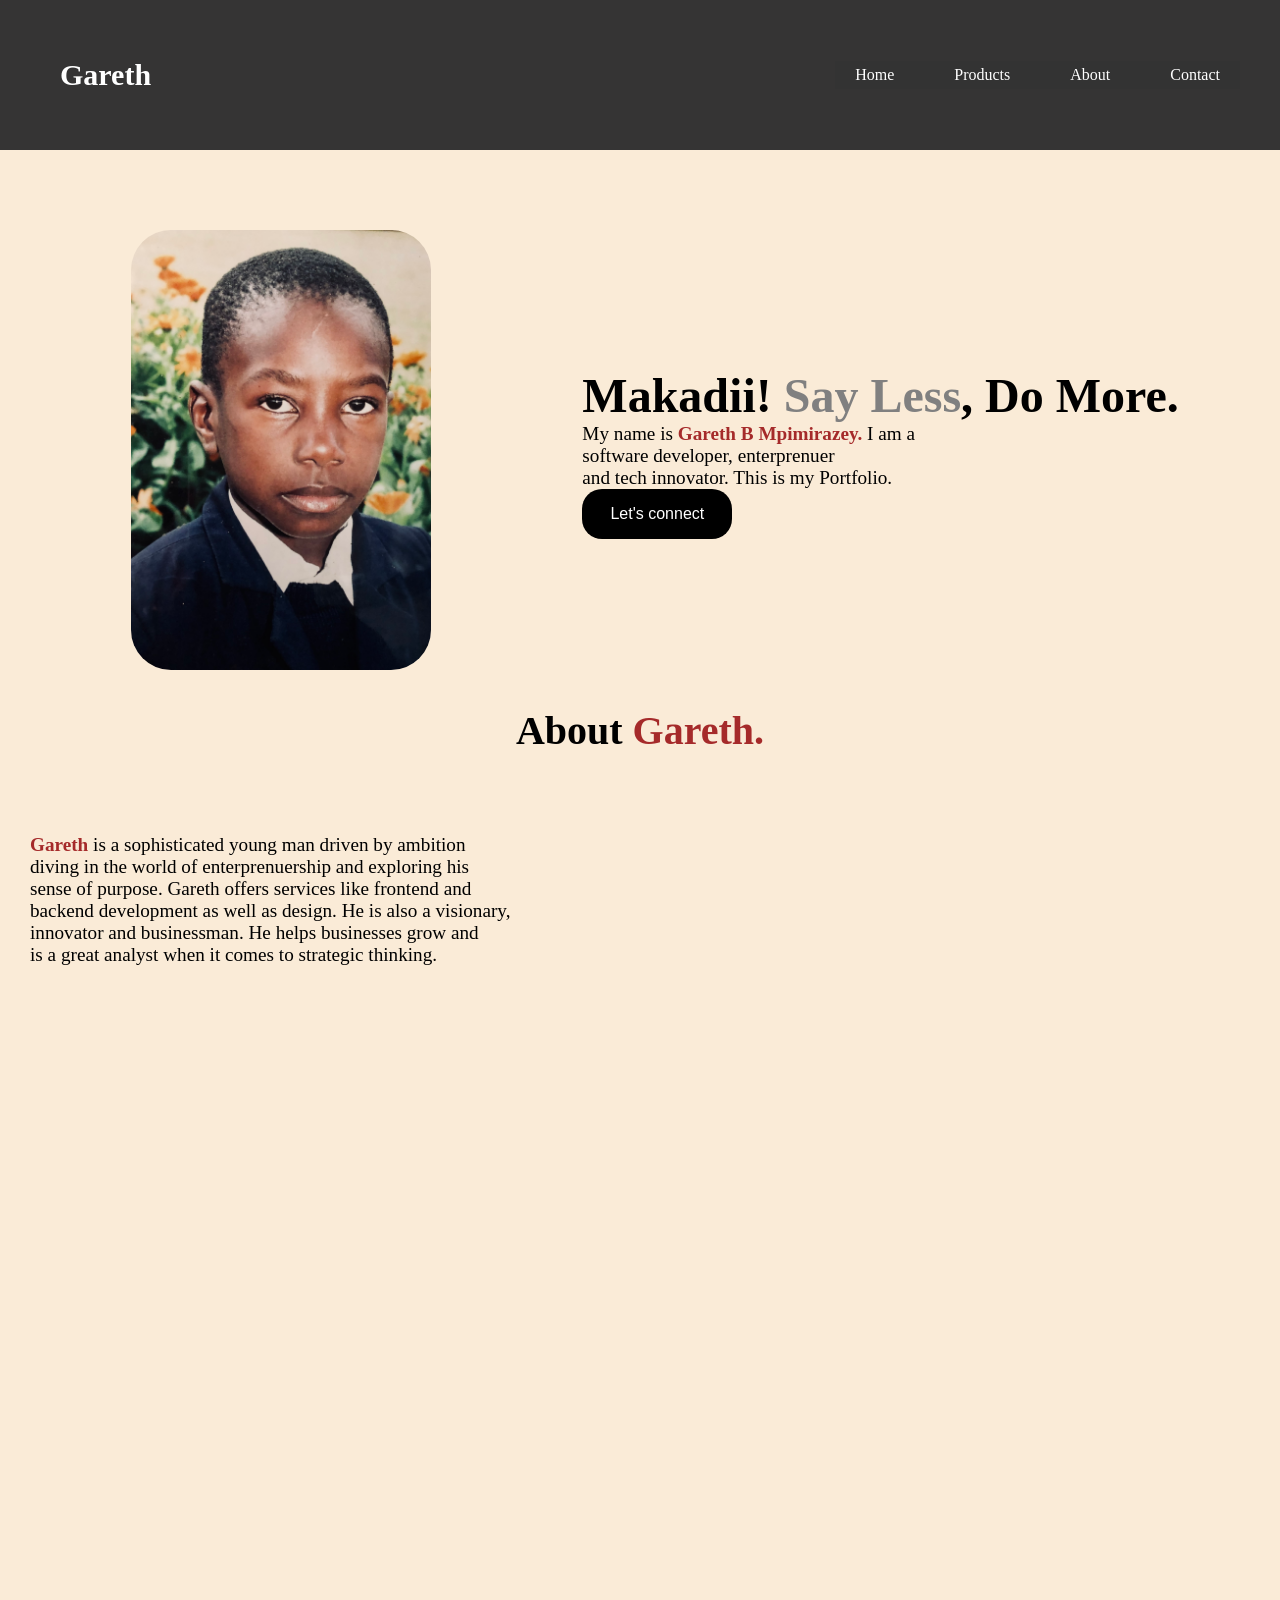
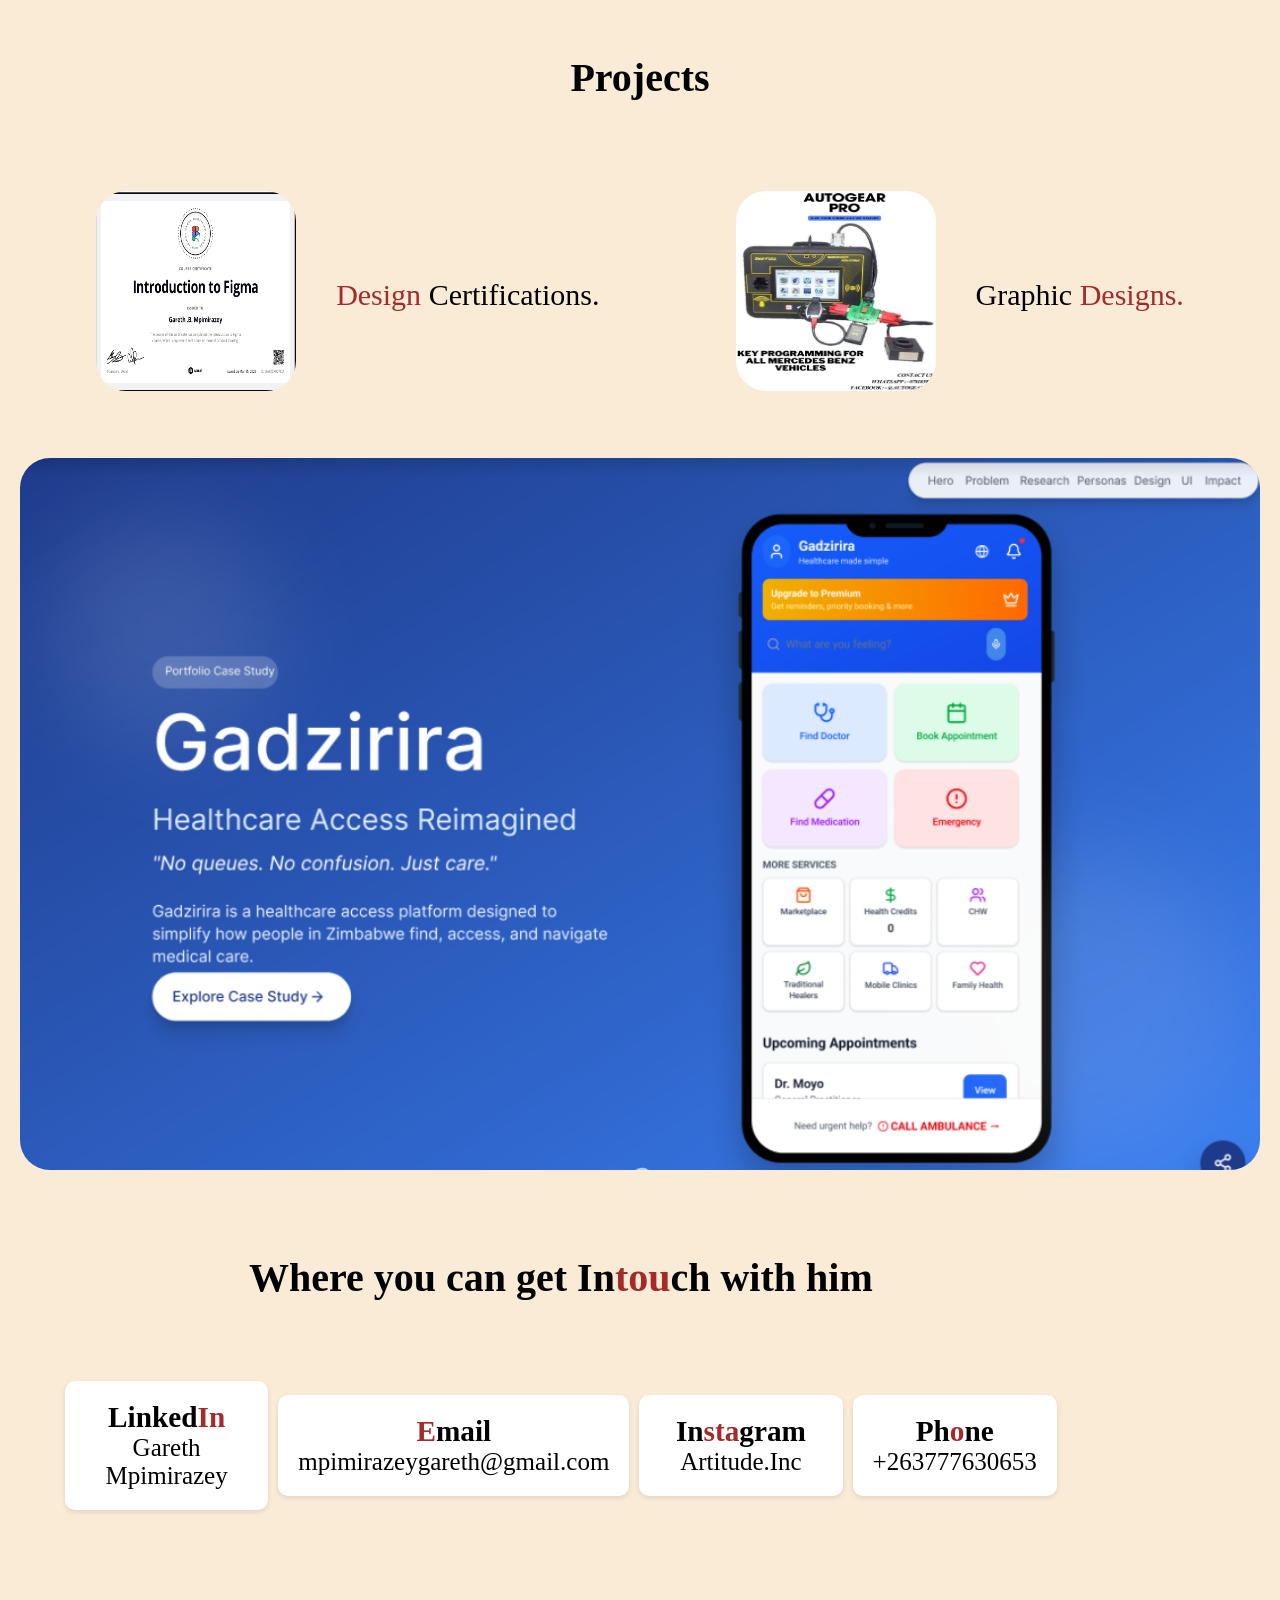
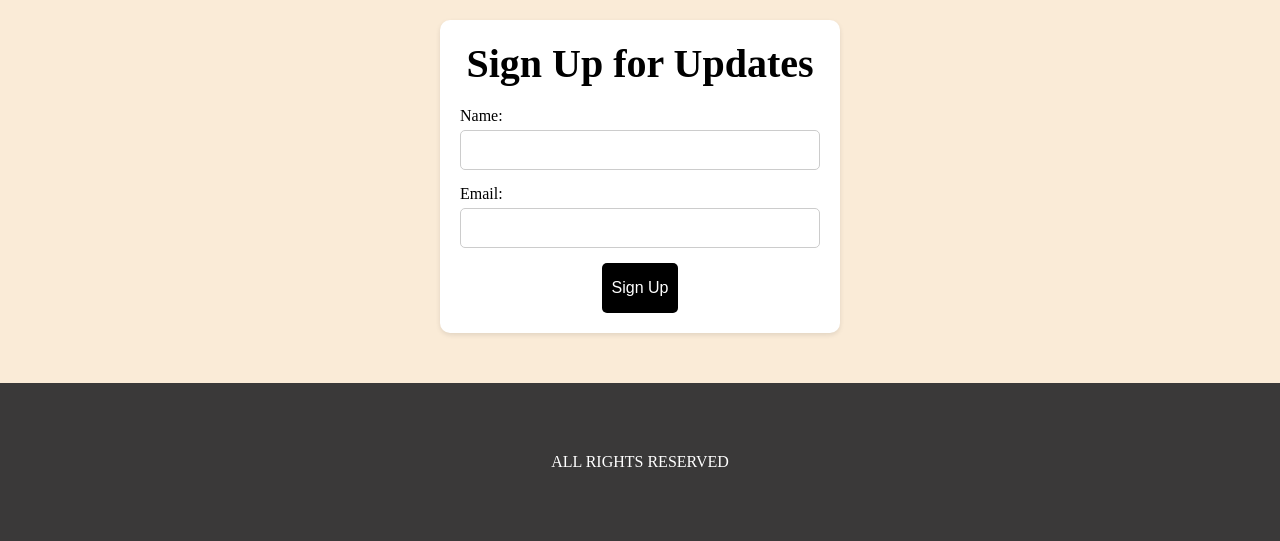
==== commit 8c2493b0: "intial commit" ====
--- a/index.html
+++ b/index.html
@@ -41,17 +41,48 @@
             }
         }
     </style>
+
+    
 </head>
 <body>
     <div class="nav">
         <label class="hero">Gareth</label>
+
+           <!-- Hamburger button -->
+    <div class="hamburger" id="hamburger">
+        <span></span>
+        <span></span>
+        <span></span>
+    </div>
+
+
         <ul>
+
+
+        <nav class="nav">
+    
+
+ 
+    <!-- Desktop nav -->
+    <ul class="nav-links">
             <li><a href="index.html">Home</a></li>
             <li><a href="products.html">Products</a></li>
             <li><a href="about.html">About</a></li>
             <li><a href="contact.html">Contact</a></li>
-            
         </ul>
+</nav>
+
+<!-- Mobile hamburger menu (right side) -->
+<div class="mobile-menu" id="mobileMenu">
+            <li><a href="index.html">Home</a></li>
+            <li><a href="products.html">Products</a></li>
+            <li><a href="about.html">About</a></li>
+            <li><a href="contact.html">Contact</a></li>
+        </ul>
+</div>
+
+<!-- overlay -->
+<div class="overlay" id="overlay"></div>
     </div >
     <div class="body">
         <div class="pic"><img src="image0.jpeg" alt="" ></div>
@@ -74,7 +105,7 @@
                 sense of purpose. Gareth offers services like frontend and <br>
                 backend development as well as design. He is also a visionary, <br>
                 innovator and businessman. He helps businesses grow and <br>
-                is a great anaylist when it comes to strategic thinking. <br> 
+                is a great analyst when it comes to strategic thinking. <br> 
         </p>
         </div>
            <h2>Projects</h2>
--- a/style.css
+++ b/style.css
@@ -148,7 +148,7 @@
 
 .just{
     display: flex;
-    flex-direction: row;
+    flex-direction: column;
     margin-top: 50px;
     font-size: 35px;
     color: black;
@@ -307,4 +307,175 @@
     background-color: gray;
 }
 
-
+/* Responsive design for smaller screens */
+@media screen and (max-width: 768px) {
+    .body {
+        flex-direction: column;
+        margin-top: 20px;
+    }
+
+    .pic {
+        margin-right: 0;
+        margin-bottom: 20px;
+        padding: 15px;
+    }
+
+    .pic img {
+        width: 200px;
+        height: auto;
+    }
+
+    .just {
+        flex-direction: column;
+        height: auto;
+        font-size: 20px;
+        padding: 15px;
+    }
+
+    .all {
+        flex-direction: column;
+        margin: 10px;
+    }
+
+    .projects img {
+        width: 150px;
+        height: 150px;
+    }
+
+    section {
+        flex-direction: column;
+        padding: 15px;
+    }
+
+    .connect {
+        flex-direction: column;
+        padding: 15px;
+    }
+
+    .card {
+        margin: 10px 0;
+        font-size: 18px;
+    }
+
+    .form {
+        max-width: 100%;
+        margin: 30px 15px;
+        padding: 15px;
+    }
+
+    h2 {
+        font-size: 30px;
+    }
+
+    .nav {
+        height: auto;
+        flex-direction: column;
+    }
+
+    .nav ul {
+        flex-direction: column;
+        width: 100%;
+    }
+
+    .nav ul li {
+        margin: 5px 0;
+    }
+
+    .hero {
+        font-size: 20px;
+        padding: 15px;
+    }
+}
+
+
+/* RESET */
+* {
+    margin: 0;
+    padding: 0;
+    box-sizing: border-box;
+}
+
+/* NAV */
+.nav {
+    display: flex;
+    justify-content: space-between;
+    align-items: center;
+    padding: 15px 20px;
+}
+
+/* Desktop links */
+.nav-links {
+    display: flex;
+    list-style: none;
+    gap: 20px;
+}
+
+/* HAMBURGER */
+.hamburger {
+    display: none;
+    flex-direction: column;
+    cursor: pointer;
+    z-index: 1200;
+}
+
+.hamburger span {
+    width: 25px;
+    height: 3px;
+    background: black;
+    margin: 4px 0;
+    transition: 0.3s;
+}
+
+/* MOBILE MENU (RIGHT SIDE) */
+.mobile-menu {
+    position: fixed;
+    top: 0;
+    right: -280px;
+    width: 260px;
+    height: 100vh;
+    background: #111;
+    display: flex;
+    flex-direction: column;
+    padding-top: 80px;
+    transition: 0.3s ease;
+    z-index: 1000;
+}
+
+.mobile-menu a {
+    color: white;
+    text-decoration: none;
+    padding: 15px 20px;
+    font-size: 18px;
+}
+
+/* ACTIVE STATE */
+.mobile-menu.active {
+    right: 0;
+}
+
+/* OVERLAY */
+.overlay {
+    position: fixed;
+    inset: 0;
+    background: rgba(0,0,0,0.5);
+    display: none;
+    z-index: 900;
+}
+
+.overlay.active {
+    display: block;
+}
+
+/* =========================
+   ALL MOBILE + TABLET (hamburger ON)
+========================= */
+@media screen and (max-width: 1024px) {
+
+    .hamburger {
+        display: flex;
+    }
+
+    .nav-links {
+        display: none;
+    }
+}
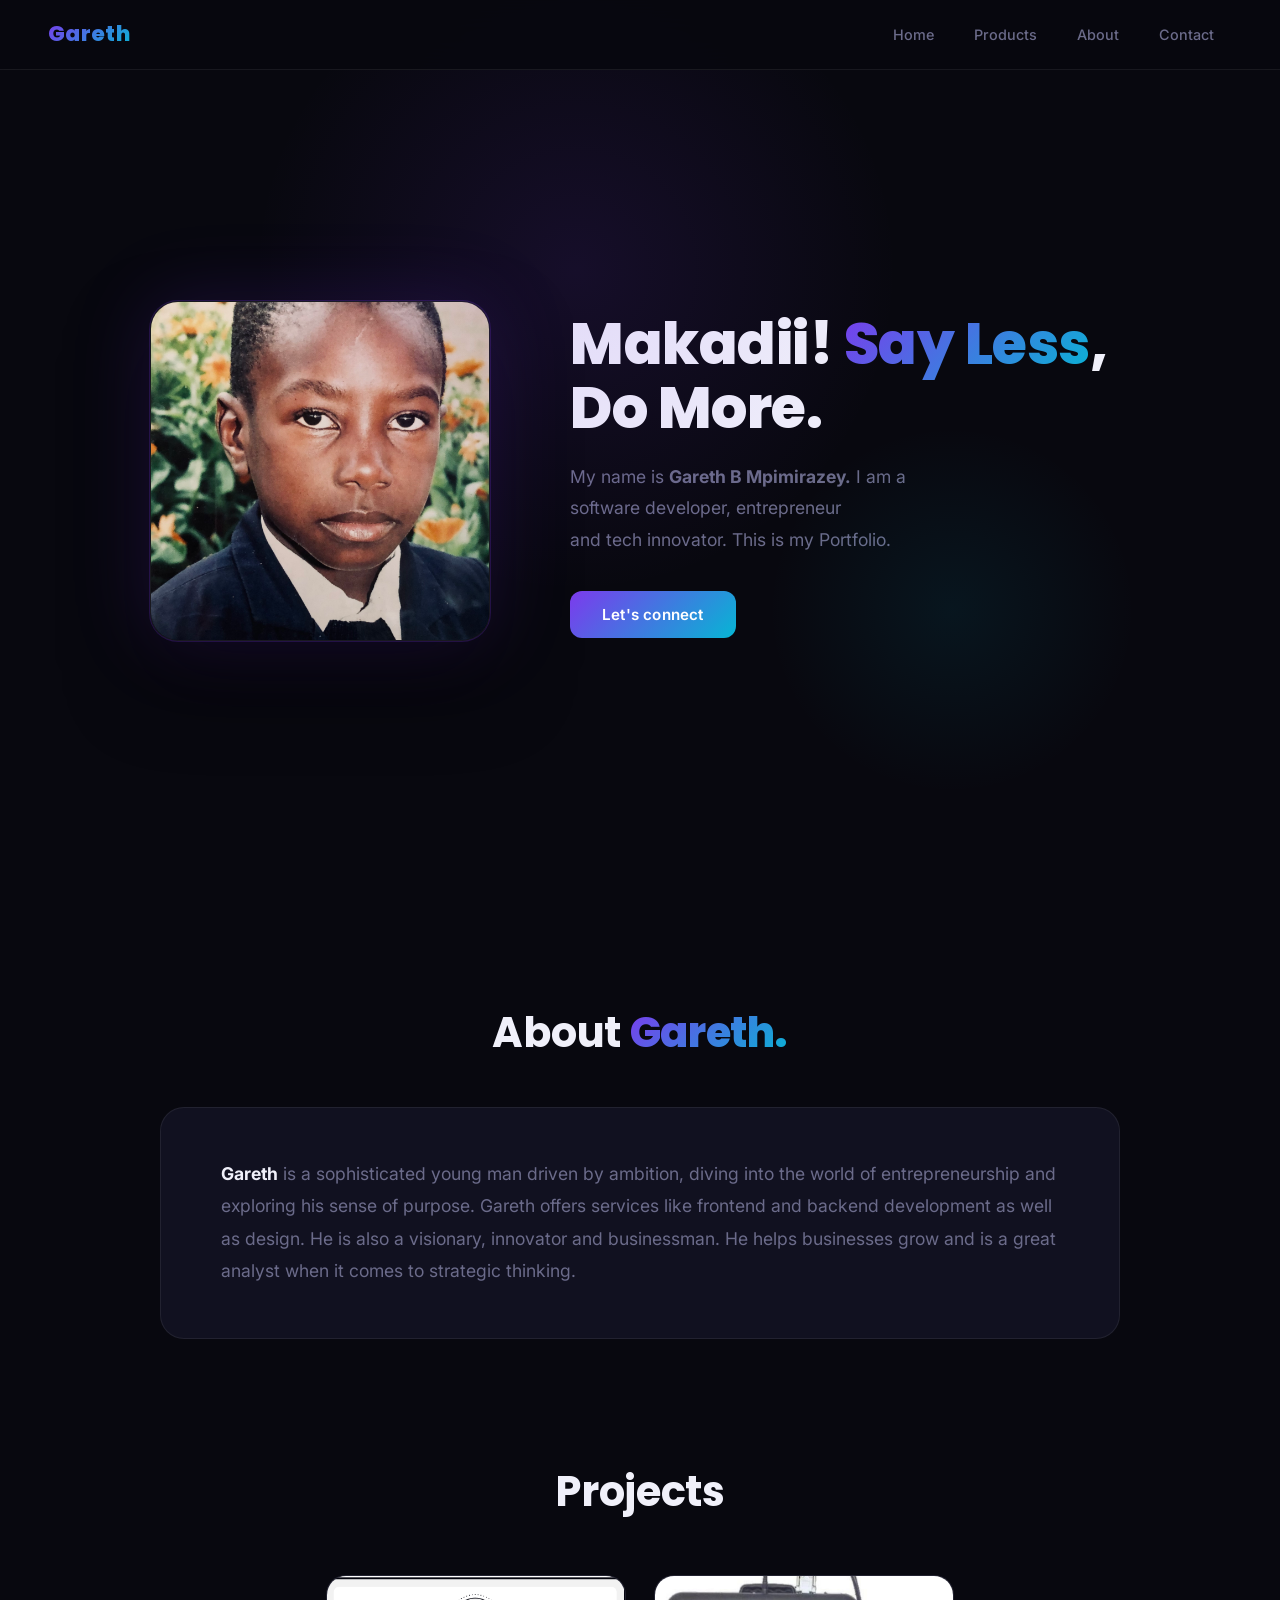
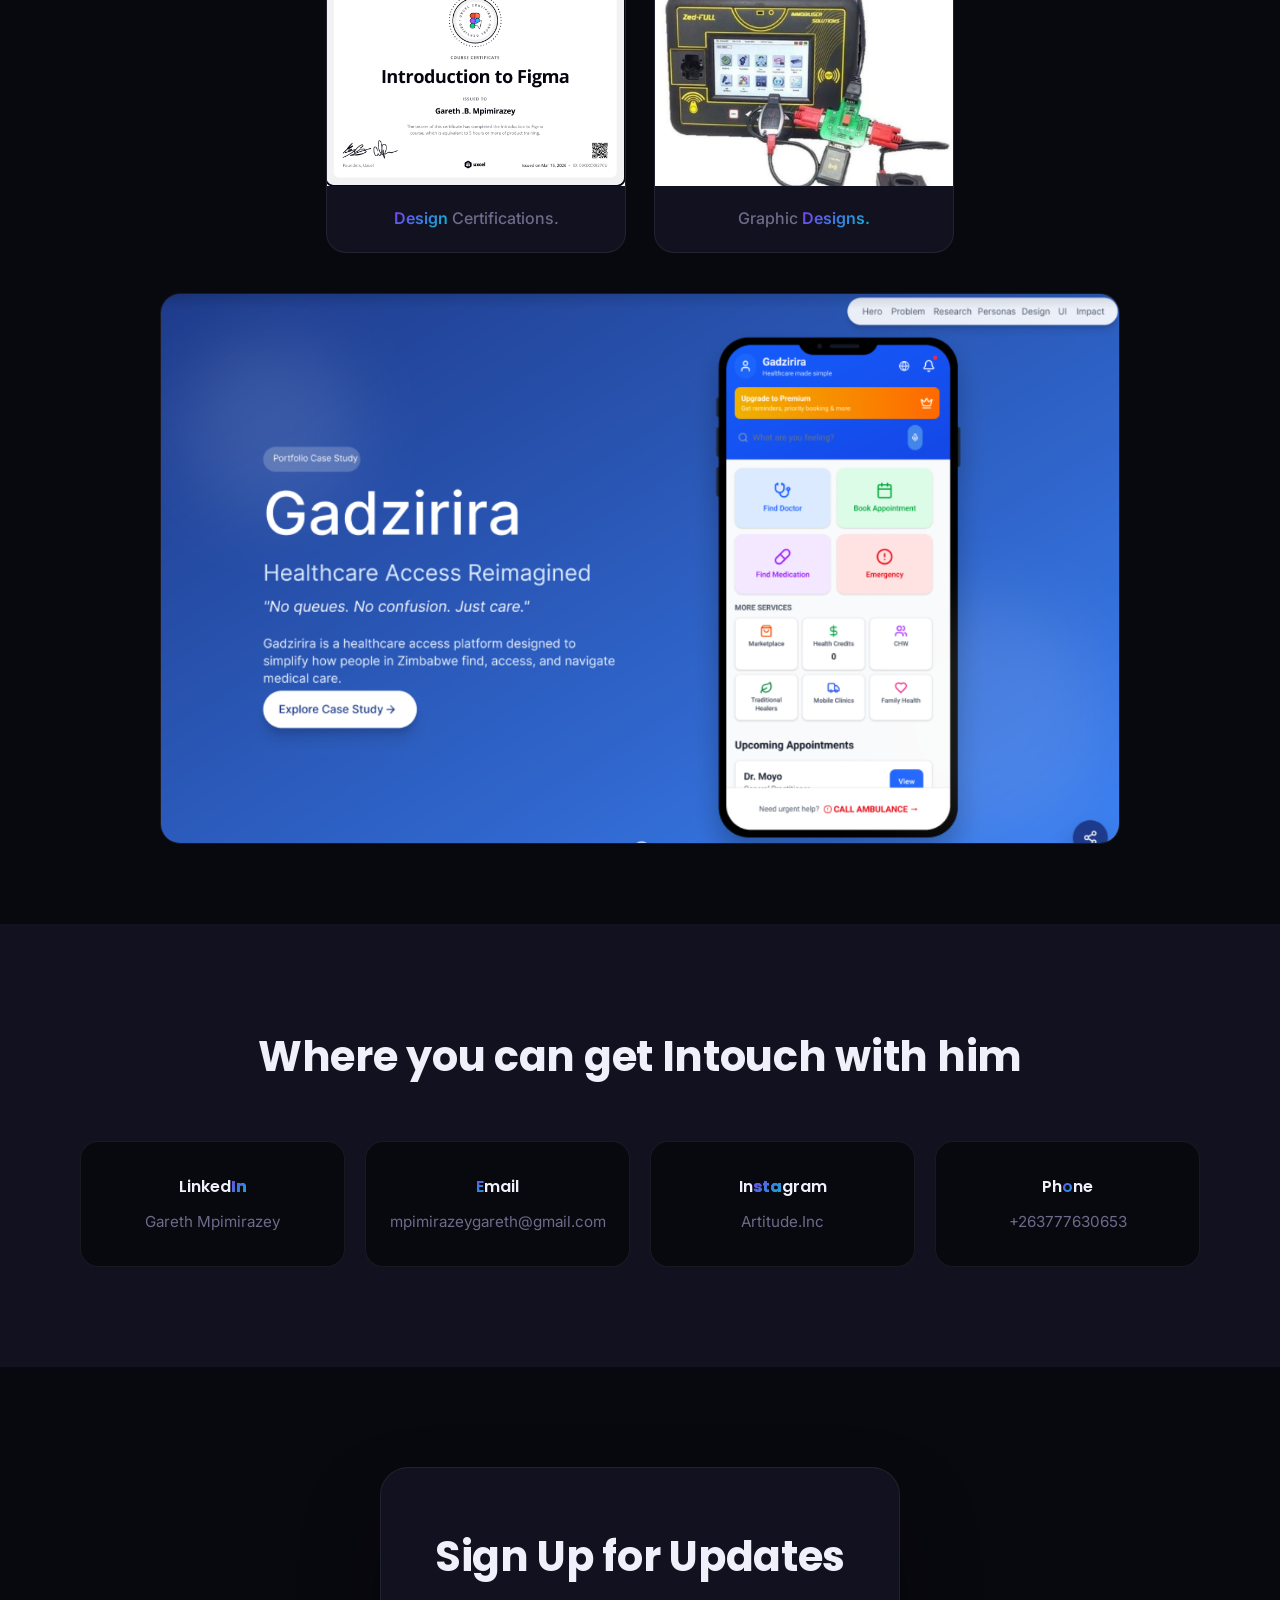
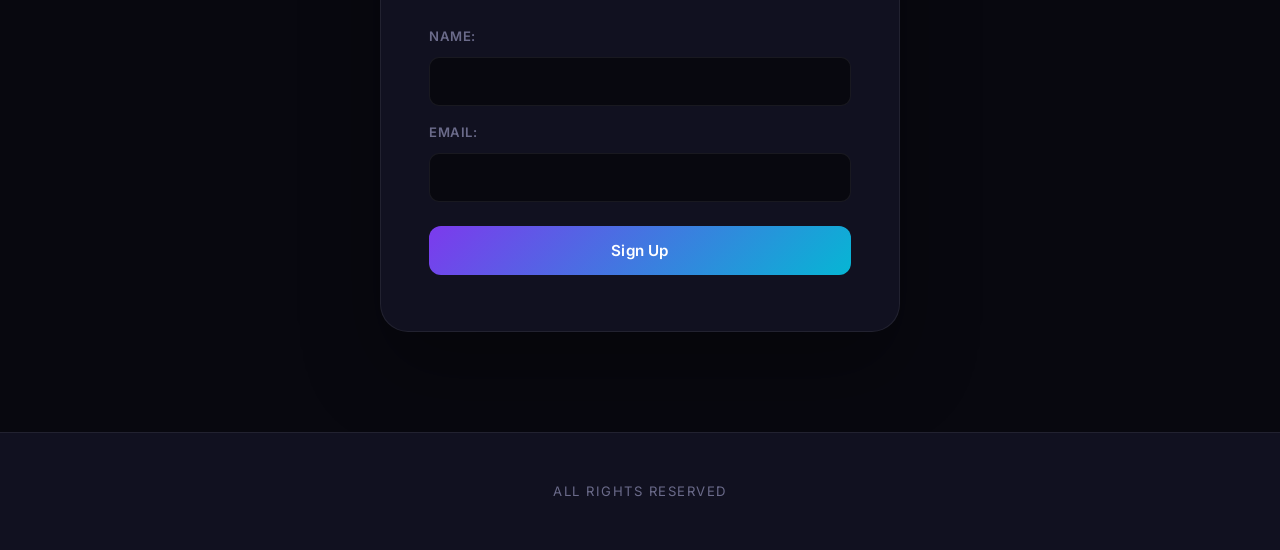
==== commit 5babd5d1: "Redesign portfolio with premium dark theme and fix HTML bugs - Complete CSS overhaul: dark theme (#0" ====
--- a/index.html
+++ b/index.html
@@ -5,133 +5,88 @@
     <meta name="viewport" content="width=device-width, initial-scale=1.0">
     <title>Gareth's Portfolio</title>
 
+    <link rel="preconnect" href="https://fonts.googleapis.com">
+    <link rel="preconnect" href="https://fonts.gstatic.com" crossorigin>
+    <link href="https://fonts.googleapis.com/css2?family=Poppins:wght@300;400;500;600;700;800&family=Inter:wght@300;400;500;600&display=swap" rel="stylesheet">
     <link rel="stylesheet" href="style.css">
-    <style>
-        @media (max-width: 768px) {
-            .nav ul {
-                flex-direction: column;
-                align-items: center;
-            }
-            .nav ul li {
-                margin: 5px 0;
-            }
-            h1 {
-                font-size: 1.8rem;
-            }
-            h2 {
-                font-size: 1.5rem;
-            }
-            p {
-                font-size: 0.9rem;
-            }
-            .bay {
-                font-size: 0.9rem;
-                padding: 8px 16px;
-            }
-        }
-        @media (min-width: 1200px) {
-            h1 {
-                font-size: 3rem;
-            }
-            h2 {
-                font-size: 2.5rem;
-            }
-            p {
-                font-size: 1.2rem;
-            }
-        }
-    </style>
 
-    
 </head>
 <body>
     <div class="nav">
         <label class="hero">Gareth</label>
 
-           <!-- Hamburger button -->
-    <div class="hamburger" id="hamburger">
-        <span></span>
-        <span></span>
-        <span></span>
-    </div>
+        <!-- Hamburger button -->
+        <div class="hamburger" id="hamburger">
+            <span></span>
+            <span></span>
+            <span></span>
+        </div>
 
-
-        <ul>
-
-
-        <nav class="nav">
-    
-
- 
-    <!-- Desktop nav -->
-    <ul class="nav-links">
+        <!-- Desktop nav -->
+        <ul class="nav-links">
             <li><a href="index.html">Home</a></li>
             <li><a href="products.html">Products</a></li>
             <li><a href="about.html">About</a></li>
             <li><a href="contact.html">Contact</a></li>
         </ul>
-</nav>
+    </div>
 
-<!-- Mobile hamburger menu (right side) -->
-<div class="mobile-menu" id="mobileMenu">
-            <li><a href="index.html">Home</a></li>
-            <li><a href="products.html">Products</a></li>
-            <li><a href="about.html">About</a></li>
-            <li><a href="contact.html">Contact</a></li>
-        </ul>
-</div>
+    <!-- Mobile menu (right side) -->
+    <div class="mobile-menu" id="mobileMenu">
+        <a href="index.html">Home</a>
+        <a href="products.html">Products</a>
+        <a href="about.html">About</a>
+        <a href="contact.html">Contact</a>
+    </div>
 
-<!-- overlay -->
-<div class="overlay" id="overlay"></div>
-    </div >
+    <!-- Overlay -->
+    <div class="overlay" id="overlay"></div>
     <div class="body">
         <div class="pic"><img src="image0.jpeg" alt="" ></div>
         <div>
             <h1>Makadii! <span class="red">Say Less</span>, <span class="green">Do More</span>.</h1>
             <p> 
               My name is <span> <strong>Gareth B Mpimirazey.</strong></span> I am a <br>
-              software developer, enterprenuer <br>
+              software developer, entrepreneur <br>
               and tech innovator. This is my Portfolio. <br>
             </p>
             <button class="bay"><a href="contact.html">Let's connect</a></button> 
         </div>
     </div>
-    <div >
-        <h2>About <span> <strong>Gareth.</strong></span></h2>
+    <div class="about-wrapper">
+        <h2>About <span><strong>Gareth.</strong></span></h2>
         <div class="just">
-        <p>
-                <span><strong>Gareth</strong></span> is a sophisticated young man driven by ambition <br>
-                diving in the world of enterprenuership and exploring his <br>
-                sense of purpose. Gareth offers services like frontend and <br>
-                backend development as well as design. He is also a visionary, <br>
-                innovator and businessman. He helps businesses grow and <br>
-                is a great analyst when it comes to strategic thinking. <br> 
-        </p>
+            <p>
+                <strong>Gareth</strong> is a sophisticated young man driven by ambition,
+                diving into the world of entrepreneurship and exploring his
+                sense of purpose. Gareth offers services like frontend and
+                backend development as well as design. He is also a visionary,
+                innovator and businessman. He helps businesses grow and
+                is a great analyst when it comes to strategic thinking.
+            </p>
         </div>
-           <h2>Projects</h2>
+    </div>
+
+    <div class="projects-wrapper">
+        <h2>Projects</h2>
         <div class="projects">
             <div class="all">
                 <div>
-                  <img src="port.png" alt="" >
+                    <img src="port.png" alt="Design Certifications">
                 </div>
-                <div class="pop" >
-                  <p>
-                    <span>Design</span> Certifications.
-                  </p>
-               </div>
+                <div class="pop">
+                    <p><span>Design</span> Certifications.</p>
+                </div>
             </div>
 
             <div class="all">
                 <div>
-                   <img src="port3.jpg" alt="" >
+                    <img src="port3.jpg" alt="Graphic Designs">
                 </div>
-               <div class="pop">
-                 <p>
-                    Graphic <span>Designs.</span>
-                 </p>
+                <div class="pop">
+                    <p>Graphic <span>Designs.</span></p>
                 </div>
             </div>
-
         </div>
         <div class="design">
             <img src="port2.png" alt="" width="100%" height="auto">
@@ -169,5 +124,20 @@
         </footer>
     </div>
 
+    <script>
+        const hamburger = document.getElementById('hamburger');
+        const mobileMenu = document.getElementById('mobileMenu');
+        const overlay = document.getElementById('overlay');
+
+        hamburger.addEventListener('click', () => {
+            mobileMenu.classList.toggle('active');
+            overlay.classList.toggle('active');
+        });
+
+        overlay.addEventListener('click', () => {
+            mobileMenu.classList.remove('active');
+            overlay.classList.remove('active');
+        });
+    </script>
 </body>
 </html>
--- a/style.css
+++ b/style.css
@@ -1,463 +1,156 @@
-﻿/*Base style for mobile devices*/
-
-body{
-    top: 0;
-    margin: 0;
-    background-color: antiquewhite;
-    color: brown;
-}
-
-/*For devices with a minimum width of 768px */
-@media screen  and (min-width: 100% ){
-    body{
-    background-color: antiquewhite;
-    color: white;
-    
-}
-}
-
-@media screen  and (max-width: 100% ){
-    body{
-    background-color: antiquewhite;
-    color: white;
-}
-}
-
-*{
-    box-sizing: border-box;
-}
-
-span{
-    color: brown;
-}
-
-
-.hero{
-    color: #fff;
-    margin: 10px;
-    font-weight: bold;
-    font-size: 30px;
-    padding: 30px;
-}
-
-ul {
-  list-style-type: none;
-  margin: 0;
-  padding: 0;
-  background-color: #333333;
-  display: flex;
-}
-
-ul li a {
-  display: block;
-  color: white;
-  padding: 14px 16px;
-  text-decoration: none;
-}
-
-ul li a:hover {
-  background-color: rgb(90, 89, 88);
-  color: brown;
-  border-radius: 70px;
-}
-
-/* For viewport width 600px or less, make the menu links stack on top of each other */
-@media screen and (max-width: 600px) {
-  ul {flex-direction: column;}
-}
-
-.nav{
-    width: 100%;
-    height: 150px;
-    background-color: rgb(53, 52, 52);
-    border-bottom-left-radius: 0px;
-    border-bottom-right-radius: 0px;
-    border: brown;
-}
-
-.red{
-    color: grey;
-}
-
-.green{
-    color: black;
-}
-
-.nav{
-    display: flex;
-    justify-content: space-between;
-    align-items: center;
-    
-}
-
-.nav ul li{
-    display: inline;
-    margin: 0 10px;
-}
-
-.nav ul li a{
-    color: #ffffff;
-    text-decoration: none;
-    padding: 5px 10px;
-}
-
-.body{
-    display: flex;
-    justify-content: space-evenly;
-    align-items: center;
-    margin-top: 50px;
-    font-size: 30px;
-    color: black;
-    
-}
-
-.pic img{
-    border-radius: 40px;
-    width: 300px;
-    height: auto;
-}
-
-.pic{
-    width: auto;
-    height: auto;
-    margin-right: 20px;
-    padding: 30px;
-}
-
-
-
-button{
-    padding: 10px 20px;
-    background-color: #000000;
-    color: #fff;
-    border: none;
-    cursor: pointer;
-    border-radius: 20px;
-    width: 150px;
-    height: 50px;
-}
-
-
-
-h2{
-    font-size: 50px;
-    color: black;
-    text-align: center;
-
-}
-
-.just{
-    display: flex;
-    flex-direction: column;
-    margin-top: 50px;
-    font-size: 35px;
-    color: black;
-    padding: 30px;
-    background-color: antiquewhite;
-    height: 850px;
-    text-align: left;
-}
-
-.projects{
-    display: grid;
-    display: flex;
-    justify-content: space-evenly;
-    align-items: center;
-    margin-top: 50px;
-    font-size: 30px;
-    color: black;
-
-}
-
-.all{
-    text-align: center;
-    display: flex;
-    align-items: center;
-    margin: 20px;
-}
-
-.pop{
-    text-decoration: none;
-    list-style: none;
-}
-
-.projects img{
-    border-radius: 30px;
-    margin: 20px;
-    width: 200px;
-    height: 200px;
-    justify-content: space-evenly;
-}
-
-.projects p{
-    font-size: 30px;
-    color: #000000;
-    padding: 20px;
-}
-
-.design{
-    margin: 20px;
-}
-
-.design img{
-    border-radius: 30px;
-}
-
-section{
-    display: flex;
-    flex-direction: row;
-    margin-top: 50px;
-    font-size: 22px;
-    padding: 30px;
-    background-color: antiquewhite;
-    color: black;
-    width: 100%;
-}
-
-.connect{
-    display: flex;
-    justify-content: space-between;
-    align-items: center;
-    margin-top: 50px;
-    font-size: 22px;
-    padding: 30px;
-    background-color: antiquewhite;
-    color: black;
-    width: 100%;
-}
-
-.bay a{
-    text-decoration: none;
-    font-size: medium;
-    color: #fff;
-}
-
-.card{
-    background-color: #fff;
-    padding: 20px;
-    margin: 0 5px;
-    border-radius: 10px;
-    box-shadow: 0 2px 5px rgba(0,0,0,0.1);
-    font-size: 25px;
-    flex: 1;
-    text-align: center;
-}
-
-
-footer{
-    padding: 70px;
-    background-color: #3a3939;
-    color: #fff;
-    text-align: center;
-}
-
-button:hover {
-  background-color: gray;
-  color: black;
-  border-radius: 70px;
-}
-
-.form {
-    max-width: 400px;
-    margin: 50px auto;
-    padding: 20px;
-    background-color: #fff;
-    border-radius: 10px;
-    box-shadow: 0 2px 5px rgba(0,0,0,0.1);
-    text-align: center;
-}
-
-.form h2 {
-    color: black;
-    margin-bottom: 20px;
-}
-
-.form form {
-    display: flex;
-    flex-direction: column;
-}
-
-.form label {
-    margin-bottom: 5px;
-    color: black;
-    text-align: left;
-}
-
-.form input {
-    padding: 10px;
-    margin-bottom: 15px;
-    border: 1px solid #ccc;
-    border-radius: 5px;
-    font-size: 16px;
-}
-
-.form button {
-    padding: 10px;
-    background-color: #000;
-    color: #fff;
-    border: none;
-    border-radius: 5px;
-    cursor: pointer;
-    font-size: 16px;
-    width: auto;
-    margin: 0 auto;
-}
-
-.form button:hover {
-    background-color: gray;
-}
-
-/* Responsive design for smaller screens */
-@media screen and (max-width: 768px) {
-    .body {
-        flex-direction: column;
-        margin-top: 20px;
-    }
-
-    .pic {
-        margin-right: 0;
-        margin-bottom: 20px;
-        padding: 15px;
-    }
-
-    .pic img {
-        width: 200px;
-        height: auto;
-    }
-
-    .just {
-        flex-direction: column;
-        height: auto;
-        font-size: 20px;
-        padding: 15px;
-    }
-
-    .all {
-        flex-direction: column;
-        margin: 10px;
-    }
-
-    .projects img {
-        width: 150px;
-        height: 150px;
-    }
-
-    section {
-        flex-direction: column;
-        padding: 15px;
-    }
-
-    .connect {
-        flex-direction: column;
-        padding: 15px;
-    }
-
-    .card {
-        margin: 10px 0;
-        font-size: 18px;
-    }
-
-    .form {
-        max-width: 100%;
-        margin: 30px 15px;
-        padding: 15px;
-    }
-
-    h2 {
-        font-size: 30px;
-    }
-
-    .nav {
-        height: auto;
-        flex-direction: column;
-    }
-
-    .nav ul {
-        flex-direction: column;
-        width: 100%;
-    }
-
-    .nav ul li {
-        margin: 5px 0;
-    }
-
-    .hero {
-        font-size: 20px;
-        padding: 15px;
-    }
-}
-
-
-/* RESET */
-* {
+@import url('https://fonts.googleapis.com/css2?family=Poppins:wght@300;400;500;600;700;800&family=Inter:wght@300;400;500;600&display=swap');
+
+/* === RESET & BASE === */
+*, *::before, *::after {
     margin: 0;
     padding: 0;
     box-sizing: border-box;
 }
 
-/* NAV */
+:root {
+    --bg:        #08080f;
+    --surface:   #111120;
+    --surface-2: #18182a;
+    --border:    rgba(255, 255, 255, 0.07);
+    --accent:    #7c3aed;
+    --accent-2:  #06b6d4;
+    --text:      #f0f0fa;
+    --muted:     #6b6b8a;
+    --nav-h:     70px;
+}
+
+html {
+    scroll-behavior: smooth;
+}
+
+body {
+    background-color: var(--bg);
+    color: var(--text);
+    font-family: 'Inter', sans-serif;
+    line-height: 1.6;
+    overflow-x: hidden;
+}
+
+ul {
+    list-style: none;
+    margin: 0;
+    padding: 0;
+}
+
+/* === NAV === */
 .nav {
-    display: flex;
+    position: fixed;
+    top: 0;
+    left: 0;
+    right: 0;
+    z-index: 1100;
+    height: var(--nav-h);
+    display: flex;
+    align-items: center;
     justify-content: space-between;
-    align-items: center;
-    padding: 15px 20px;
-}
-
-/* Desktop links */
+    padding: 0 48px;
+    background: rgba(8, 8, 15, 0.85);
+    backdrop-filter: blur(24px);
+    -webkit-backdrop-filter: blur(24px);
+    border-bottom: 1px solid var(--border);
+}
+
+.hero {
+    font-family: 'Poppins', sans-serif;
+    font-weight: 800;
+    font-size: 1.35rem;
+    background: linear-gradient(135deg, var(--accent), var(--accent-2));
+    -webkit-background-clip: text;
+    -webkit-text-fill-color: transparent;
+    background-clip: text;
+    letter-spacing: 0.3px;
+}
+
 .nav-links {
     display: flex;
-    list-style: none;
-    gap: 20px;
-}
-
-/* HAMBURGER */
+    gap: 4px;
+}
+
+.nav-links li a {
+    color: var(--muted);
+    text-decoration: none;
+    font-size: 0.9rem;
+    font-weight: 500;
+    padding: 8px 18px;
+    border-radius: 10px;
+    transition: color 0.2s, background 0.2s;
+    display: block;
+}
+
+.nav-links li a:hover {
+    color: var(--text);
+    background: var(--surface);
+}
+
+/* === HAMBURGER === */
 .hamburger {
     display: none;
     flex-direction: column;
     cursor: pointer;
     z-index: 1200;
+    gap: 5px;
+    padding: 4px;
 }
 
 .hamburger span {
-    width: 25px;
-    height: 3px;
-    background: black;
-    margin: 4px 0;
+    width: 24px;
+    height: 2px;
+    background: var(--text);
+    border-radius: 2px;
     transition: 0.3s;
 }
 
-/* MOBILE MENU (RIGHT SIDE) */
+/* === MOBILE MENU === */
 .mobile-menu {
     position: fixed;
     top: 0;
-    right: -280px;
-    width: 260px;
+    right: -300px;
+    width: 280px;
     height: 100vh;
-    background: #111;
+    background: var(--surface);
+    border-left: 1px solid var(--border);
     display: flex;
     flex-direction: column;
-    padding-top: 80px;
-    transition: 0.3s ease;
+    padding-top: 100px;
+    padding-left: 32px;
+    gap: 4px;
+    transition: right 0.35s cubic-bezier(0.4, 0, 0.2, 1);
     z-index: 1000;
 }
 
 .mobile-menu a {
-    color: white;
+    color: var(--muted);
     text-decoration: none;
-    padding: 15px 20px;
-    font-size: 18px;
-}
-
-/* ACTIVE STATE */
+    font-size: 1.05rem;
+    font-weight: 500;
+    padding: 14px 0;
+    border-bottom: 1px solid var(--border);
+    transition: color 0.2s;
+}
+
+.mobile-menu a:last-child {
+    border-bottom: none;
+}
+
+.mobile-menu a:hover {
+    color: var(--text);
+}
+
 .mobile-menu.active {
     right: 0;
 }
 
-/* OVERLAY */
+/* === OVERLAY === */
 .overlay {
     position: fixed;
     inset: 0;
-    background: rgba(0,0,0,0.5);
+    background: rgba(0, 0, 0, 0.65);
+    backdrop-filter: blur(4px);
     display: none;
     z-index: 900;
 }
@@ -466,11 +159,410 @@
     display: block;
 }
 
-/* =========================
-   ALL MOBILE + TABLET (hamburger ON)
-========================= */
+/* === HERO SECTION === */
+.body {
+    display: flex;
+    justify-content: center;
+    align-items: center;
+    gap: 80px;
+    min-height: 100vh;
+    padding: calc(var(--nav-h) + 80px) 80px 100px;
+    position: relative;
+    overflow: hidden;
+}
+
+.body::before {
+    content: '';
+    position: absolute;
+    top: 30%;
+    left: 45%;
+    transform: translate(-50%, -50%);
+    width: 700px;
+    height: 700px;
+    background: radial-gradient(circle, rgba(124, 58, 237, 0.12) 0%, transparent 65%);
+    pointer-events: none;
+}
+
+.body::after {
+    content: '';
+    position: absolute;
+    bottom: 10%;
+    right: 10%;
+    width: 400px;
+    height: 400px;
+    background: radial-gradient(circle, rgba(6, 182, 212, 0.08) 0%, transparent 65%);
+    pointer-events: none;
+}
+
+.pic {
+    flex-shrink: 0;
+}
+
+.pic img {
+    width: 340px;
+    height: 340px;
+    object-fit: cover;
+    border-radius: 28px;
+    border: 1px solid var(--border);
+    box-shadow:
+        0 0 0 1px rgba(124, 58, 237, 0.2),
+        0 0 80px rgba(124, 58, 237, 0.18),
+        0 40px 80px rgba(0, 0, 0, 0.5);
+}
+
+.body > div:last-child {
+    max-width: 560px;
+}
+
+h1 {
+    font-family: 'Poppins', sans-serif;
+    font-size: 3.6rem;
+    font-weight: 800;
+    line-height: 1.12;
+    margin-bottom: 20px;
+    color: var(--text);
+    letter-spacing: -0.5px;
+}
+
+.body p {
+    font-size: 1.1rem;
+    color: var(--muted);
+    margin-bottom: 36px;
+    line-height: 1.8;
+    font-weight: 400;
+}
+
+.red {
+    background: linear-gradient(135deg, var(--accent), var(--accent-2));
+    -webkit-background-clip: text;
+    -webkit-text-fill-color: transparent;
+    background-clip: text;
+}
+
+.green {
+    color: var(--text);
+}
+
+span {
+    /* no forced color — let context control it */
+}
+
+/* === BUTTONS === */
+button {
+    display: inline-flex;
+    align-items: center;
+    justify-content: center;
+    padding: 14px 32px;
+    background: linear-gradient(135deg, var(--accent), var(--accent-2));
+    color: #fff;
+    border: none;
+    border-radius: 12px;
+    cursor: pointer;
+    font-family: 'Inter', sans-serif;
+    font-size: 0.95rem;
+    font-weight: 600;
+    letter-spacing: 0.2px;
+    transition: transform 0.2s ease, box-shadow 0.2s ease;
+    width: auto;
+    height: auto;
+}
+
+button:hover {
+    transform: translateY(-2px);
+    box-shadow: 0 8px 32px rgba(124, 58, 237, 0.45);
+    border-radius: 12px;
+    background: linear-gradient(135deg, #6d28d9, #0891b2);
+    color: #fff;
+}
+
+.bay {
+    display: inline-flex;
+    align-items: center;
+    justify-content: center;
+    padding: 14px 32px;
+    background: linear-gradient(135deg, var(--accent), var(--accent-2));
+    border-radius: 12px;
+    transition: transform 0.2s ease, box-shadow 0.2s ease;
+    font-size: 0.95rem;
+    font-weight: 600;
+}
+
+.bay:hover {
+    transform: translateY(-2px);
+    box-shadow: 0 8px 32px rgba(124, 58, 237, 0.45);
+    background: linear-gradient(135deg, #6d28d9, #0891b2);
+}
+
+.bay a {
+    color: #fff;
+    text-decoration: none;
+    font-size: inherit;
+    font-weight: 600;
+}
+
+/* === SECTION HEADINGS === */
+h2 {
+    font-family: 'Poppins', sans-serif;
+    font-size: 2.6rem;
+    font-weight: 700;
+    color: var(--text);
+    text-align: center;
+    letter-spacing: -0.3px;
+}
+
+h2 span strong,
+h2 strong {
+    background: linear-gradient(135deg, var(--accent), var(--accent-2));
+    -webkit-background-clip: text;
+    -webkit-text-fill-color: transparent;
+    background-clip: text;
+    font-weight: 800;
+}
+
+/* === ABOUT SECTION === */
+.about-wrapper {
+    padding: 100px 80px 0;
+}
+
+.just {
+    background: var(--surface);
+    border: 1px solid var(--border);
+    border-radius: 24px;
+    padding: 50px 60px;
+    margin: 40px 80px;
+    height: auto;
+    font-size: 1.1rem;
+    color: var(--muted);
+    line-height: 1.85;
+}
+
+.just p strong {
+    color: var(--text);
+}
+
+/* === PROJECTS === */
+.projects-wrapper {
+    padding: 80px 80px 0;
+}
+
+.projects {
+    display: flex;
+    justify-content: center;
+    gap: 28px;
+    flex-wrap: wrap;
+    margin-top: 50px;
+}
+
+.all {
+    background: var(--surface);
+    border: 1px solid var(--border);
+    border-radius: 20px;
+    overflow: hidden;
+    text-align: center;
+    flex: 0 0 300px;
+    transition: transform 0.3s ease, box-shadow 0.3s ease, border-color 0.3s ease;
+    display: flex;
+    flex-direction: column;
+    margin: 0;
+}
+
+.all:hover {
+    transform: translateY(-10px);
+    border-color: rgba(124, 58, 237, 0.45);
+    box-shadow: 0 24px 60px rgba(124, 58, 237, 0.18);
+}
+
+.all > div:first-child {
+    overflow: hidden;
+    height: 210px;
+}
+
+.projects img {
+    width: 100%;
+    height: 210px;
+    object-fit: cover;
+    border-radius: 0;
+    margin: 0;
+    transition: transform 0.4s ease;
+    display: block;
+}
+
+.all:hover .projects img {
+    transform: scale(1.06);
+}
+
+.pop {
+    padding: 20px 24px;
+}
+
+.projects p {
+    font-size: 1rem;
+    color: var(--muted);
+    padding: 0;
+    margin: 0;
+    font-weight: 500;
+}
+
+.projects p span {
+    color: var(--text);
+    font-weight: 600;
+    background: linear-gradient(135deg, var(--accent), var(--accent-2));
+    -webkit-background-clip: text;
+    -webkit-text-fill-color: transparent;
+    background-clip: text;
+}
+
+.design {
+    margin: 40px 80px 80px;
+    border-radius: 20px;
+    overflow: hidden;
+    border: 1px solid var(--border);
+}
+
+.design img {
+    border-radius: 0;
+    display: block;
+}
+
+/* === CONTACT SECTION === */
+section {
+    background: var(--surface);
+    padding: 100px 80px;
+    font-size: 1rem;
+    color: var(--text);
+    width: 100%;
+    display: flex;
+    flex-direction: column;
+}
+
+article h2 {
+    margin-bottom: 16px;
+}
+
+article > h2 + p,
+article > p {
+    color: var(--muted);
+    text-align: center;
+    margin-bottom: 50px;
+    font-size: 1rem;
+}
+
+.connect {
+    display: grid;
+    grid-template-columns: repeat(4, 1fr);
+    gap: 20px;
+    margin-top: 50px;
+    padding: 0;
+    background: transparent;
+    width: 100%;
+    align-items: unset;
+}
+
+.card {
+    background: var(--bg);
+    border: 1px solid var(--border);
+    border-radius: 18px;
+    padding: 32px 20px;
+    font-size: 0.95rem;
+    text-align: center;
+    transition: transform 0.3s ease, box-shadow 0.3s ease, border-color 0.3s ease;
+    flex: unset;
+    margin: 0;
+    color: var(--muted);
+}
+
+.card:hover {
+    border-color: rgba(124, 58, 237, 0.45);
+    transform: translateY(-5px);
+    box-shadow: 0 16px 48px rgba(124, 58, 237, 0.14);
+}
+
+.card h3 {
+    font-family: 'Poppins', sans-serif;
+    font-size: 1rem;
+    font-weight: 600;
+    margin-bottom: 10px;
+    color: var(--text);
+}
+
+.card h3 span,
+.card h3 strong {
+    background: linear-gradient(135deg, var(--accent), var(--accent-2));
+    -webkit-background-clip: text;
+    -webkit-text-fill-color: transparent;
+    background-clip: text;
+}
+
+/* === FORM === */
+.form {
+    max-width: 520px;
+    margin: 100px auto;
+    padding: 56px 48px;
+    background: var(--surface);
+    border: 1px solid var(--border);
+    border-radius: 28px;
+    text-align: center;
+    box-shadow: 0 40px 80px rgba(0, 0, 0, 0.3);
+}
+
+.form h2 {
+    margin-bottom: 36px;
+}
+
+.form form {
+    display: flex;
+    flex-direction: column;
+    gap: 16px;
+    text-align: left;
+}
+
+.form label {
+    color: var(--muted);
+    font-size: 0.82rem;
+    font-weight: 600;
+    letter-spacing: 0.5px;
+    text-transform: uppercase;
+    margin-bottom: -6px;
+}
+
+.form input {
+    padding: 14px 16px;
+    background: var(--bg);
+    border: 1px solid var(--border);
+    border-radius: 10px;
+    color: var(--text);
+    font-size: 0.95rem;
+    font-family: 'Inter', sans-serif;
+    transition: border-color 0.2s;
+    margin-bottom: 0;
+}
+
+.form input:focus {
+    outline: none;
+    border-color: var(--accent);
+    box-shadow: 0 0 0 3px rgba(124, 58, 237, 0.15);
+}
+
+.form button {
+    margin-top: 8px;
+    width: 100%;
+    padding: 15px;
+}
+
+/* === FOOTER === */
+footer {
+    padding: 48px 40px;
+    background: var(--surface);
+    border-top: 1px solid var(--border);
+    color: var(--muted);
+    text-align: center;
+    font-size: 0.82rem;
+    letter-spacing: 1.5px;
+    text-transform: uppercase;
+}
+
+/* === RESPONSIVE: tablet === */
 @media screen and (max-width: 1024px) {
-
     .hamburger {
         display: flex;
     }
@@ -478,4 +570,96 @@
     .nav-links {
         display: none;
     }
-}
+
+    .connect {
+        grid-template-columns: repeat(2, 1fr);
+    }
+
+    .nav {
+        padding: 0 28px;
+    }
+}
+
+@media screen and (max-width: 768px) {
+    h1 {
+        font-size: 2.2rem;
+    }
+
+    h2 {
+        font-size: 1.9rem;
+    }
+
+    .body {
+        flex-direction: column;
+        gap: 40px;
+        padding: calc(var(--nav-h) + 50px) 24px 70px;
+        text-align: center;
+    }
+
+    .body p {
+        font-size: 1rem;
+    }
+
+    .pic img {
+        width: 220px;
+        height: 220px;
+    }
+
+    .about-wrapper,
+    .projects-wrapper {
+        padding: 70px 24px 0;
+    }
+
+    .just {
+        margin: 28px 0;
+        padding: 32px 28px;
+        font-size: 1rem;
+    }
+
+    .projects {
+        gap: 20px;
+    }
+
+    .all {
+        flex: 0 0 100%;
+        max-width: 360px;
+    }
+
+    .design {
+        margin: 32px 0 60px;
+    }
+
+    section {
+        padding: 70px 24px;
+    }
+
+    .connect {
+        grid-template-columns: 1fr 1fr;
+        gap: 12px;
+    }
+
+    .card {
+        padding: 24px 16px;
+        font-size: 0.88rem;
+    }
+
+    .form {
+        margin: 60px 24px;
+        padding: 36px 28px;
+    }
+}
+
+@media screen and (max-width: 480px) {
+    h1 {
+        font-size: 1.85rem;
+    }
+
+    .connect {
+        grid-template-columns: 1fr;
+    }
+
+    .body {
+        padding-left: 20px;
+        padding-right: 20px;
+    }
+}
